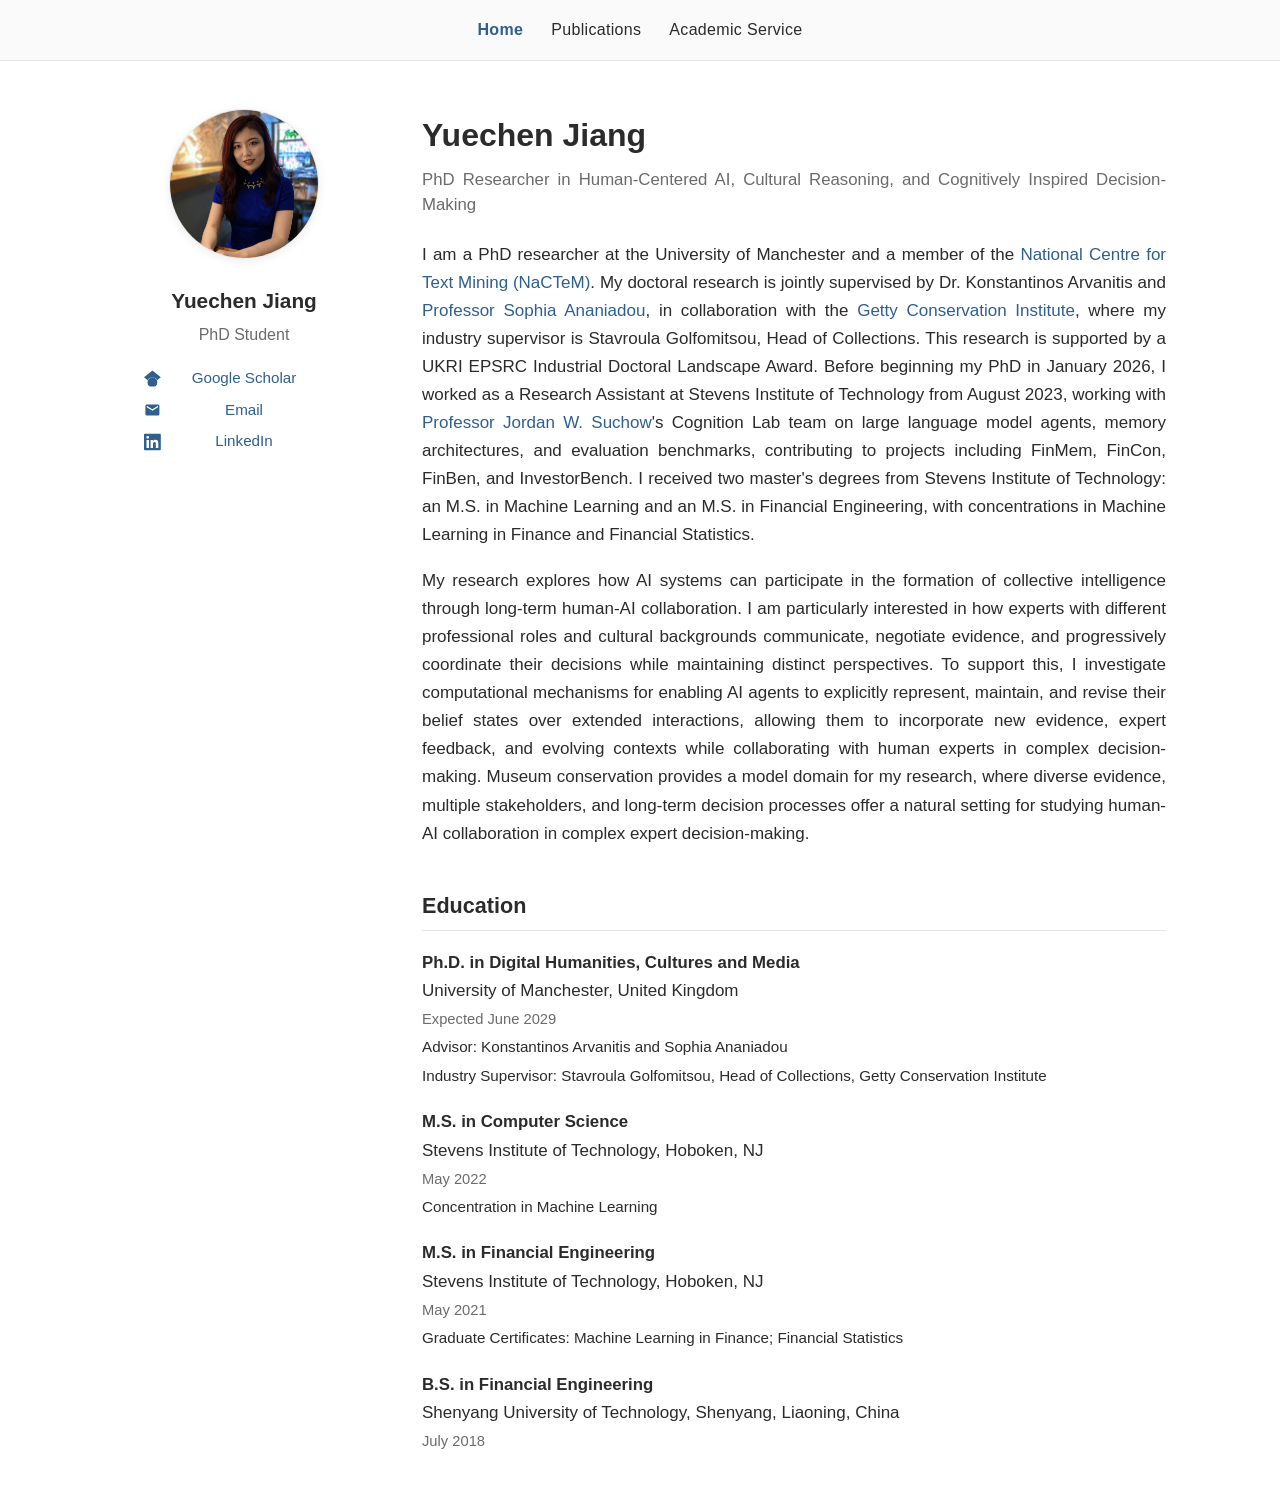
==== index.html @ c99a3aa7 "Refine research description in index.html Updated the last paragraph to clarify the model domain for" ====
<!DOCTYPE html>
<html lang="en">
<head>
  <meta charset="UTF-8" />
  <meta name="viewport" content="width=device-width, initial-scale=1.0" />
  <title>Yuechen Jiang</title>
  <link rel="stylesheet" href="style.css" />
</head>
<body>
  <header class="site-header">
    <nav class="nav">
      <input type="checkbox" id="nav-toggle" class="nav-toggle" />
      <label for="nav-toggle" class="nav-toggle-label" aria-label="Toggle navigation">
        <span></span><span></span><span></span>
      </label>
      <ul class="nav-links">
        <li><a href="index.html" class="active">Home</a></li>
        <li><a href="publications.html">Publications</a></li>
        <li><a href="service.html">Academic Service</a></li>
      </ul>
    </nav>
  </header>

  <main class="home-layout">
    <section class="home-main">
      <section class="bio-section">
        <h1>Yuechen Jiang</h1>
        <p class="subtitle">PhD Researcher in Human-Centered AI, Cultural Reasoning, and Cognitively Inspired Decision-Making</p>

        <p>I am a PhD researcher at the University of Manchester and a member of the <a href="https://www.nactem.ac.uk/" target="_blank" rel="noopener noreferrer">National Centre for Text Mining (NaCTeM)</a>. My doctoral research is jointly supervised by Dr. Konstantinos Arvanitis and <a href="https://en.wikipedia.org/wiki/Sophia_Ananiadou" target="_blank" rel="noopener noreferrer">Professor Sophia Ananiadou</a>, in collaboration with the <a href="https://en.wikipedia.org/wiki/Getty_Conservation_Institute" target="_blank" rel="noopener noreferrer">Getty Conservation Institute</a>, where my industry supervisor is Stavroula Golfomitsou, Head of Collections. This research is supported by a UKRI EPSRC Industrial Doctoral Landscape Award. Before beginning my PhD in January 2026, I worked as a Research Assistant at Stevens Institute of Technology from August 2023, working with <a href="https://suchow.io/" target="_blank" rel="noopener noreferrer">Professor Jordan W. Suchow</a>'s Cognition Lab team on large language model agents, memory architectures, and evaluation benchmarks, contributing to projects including FinMem, FinCon, FinBen, and InvestorBench. I received two master's degrees from Stevens Institute of Technology: an M.S. in Machine Learning and an M.S. in Financial Engineering, with concentrations in Machine Learning in Finance and Financial Statistics.</p>

        <p>My research explores how AI systems can participate in the formation of collective intelligence through long-term human-AI collaboration. I am particularly interested in how experts with different professional roles and cultural backgrounds communicate, negotiate evidence, and progressively coordinate their decisions while maintaining distinct perspectives. To support this, I investigate computational mechanisms for enabling AI agents to explicitly represent, maintain, and revise their belief states over extended interactions, allowing them to incorporate new evidence, expert feedback, and evolving contexts while collaborating with human experts in complex decision-making. Museum conservation provides a model domain for my research, where diverse evidence, multiple stakeholders, and long-term decision processes offer a natural setting for studying human-AI collaboration in complex expert decision-making.</p>
      </section>

      <section class="education-section">
        <h2>Education</h2>

        <div class="education-item">
          <h3>Ph.D. in Digital Humanities, Cultures and Media</h3>
          <p class="education-place">University of Manchester, United Kingdom</p>
          <p class="education-date">Expected June 2029</p>
          <p class="education-detail">Advisor: Konstantinos Arvanitis and Sophia Ananiadou</p>
          <p class="education-detail">Industry Supervisor: Stavroula Golfomitsou, Head of Collections, Getty Conservation Institute</p>
        </div>

        <div class="education-item">
          <h3>M.S. in Computer Science</h3>
          <p class="education-place">Stevens Institute of Technology, Hoboken, NJ</p>
          <p class="education-date">May 2022</p>
          <p class="education-detail">Concentration in Machine Learning</p>
        </div>

        <div class="education-item">
          <h3>M.S. in Financial Engineering</h3>
          <p class="education-place">Stevens Institute of Technology, Hoboken, NJ</p>
          <p class="education-date">May 2021</p>
          <p class="education-detail">Graduate Certificates: Machine Learning in Finance; Financial Statistics</p>
        </div>

        <div class="education-item">
          <h3>B.S. in Financial Engineering</h3>
          <p class="education-place">Shenyang University of Technology, Shenyang, Liaoning, China</p>
          <p class="education-date">July 2018</p>
        </div>
      </section>
    </section>

    <aside class="home-sidebar">
      <img src="assets/profile.jpg" alt="Photo of Yuechen Jiang" class="profile-photo" />
      <h2 class="sidebar-name">Yuechen Jiang</h2>
      <p class="sidebar-position">PhD Student</p>
      <div class="sidebar-links">
        <a href="https://scholar.google.com/citations?user=jlDkIlQAAAAJ&hl=zh-CN" target="_blank" rel="noopener noreferrer">
          <span class="link-icon" aria-hidden="true">
            <svg viewBox="0 0 24 24" role="img"><path d="M5.242 13.769L0 9.5 12 0l12 9.5-5.242 4.269C17.548 11.249 14.978 9.5 12 9.5c-2.977 0-5.547 1.748-6.758 4.269zM12 10a7 7 0 1 0 0 14 7 7 0 0 0 0-14z"/></svg>
          </span>
          <span class="link-text">Google Scholar</span>
        </a>

        <a href="mailto:carolyn1010011010@gmail.com">
          <span class="link-icon" aria-hidden="true">
            <svg viewBox="0 0 24 24" role="img"><path d="M20 4H4c-1.1 0-2 .9-2 2v12c0 1.1.9 2 2 2h16c1.1 0 2-.9 2-2V6c0-1.1-.9-2-2-2zm0 4l-8 5-8-5V6l8 5 8-5v2z"/></svg>
          </span>
          <span class="link-text">Email</span>
        </a>

        <a href="https://linkedin.com/in/carolyn-yuechen-jiang-a72764194/" target="_blank" rel="noopener noreferrer">
          <span class="link-icon" aria-hidden="true">
            <svg viewBox="0 0 24 24" role="img"><path d="M20.447 20.452h-3.554v-5.569c0-1.328-.027-3.037-1.852-3.037-1.853 0-2.136 1.445-2.136 2.939v5.667H9.351V9h3.414v1.561h.046c.477-.9 1.637-1.85 3.37-1.85 3.601 0 4.267 2.37 4.267 5.455v6.286zM5.337 7.433a2.062 2.062 0 1 1 0-4.124 2.062 2.062 0 0 1 0 4.124zM7.119 20.452H3.555V9h3.564v11.452zM22.225 0H1.771C.792 0 0 .774 0 1.729v20.542C0 23.227.792 24 1.771 24h20.451C23.2 24 24 23.227 24 22.271V1.729C24 .774 23.2 0 22.222 0h.003z"/></svg>
          </span>
          <span class="link-text">LinkedIn</span>
        </a>
      </div>
    </aside>
  </main>
</body>
</html>
---- style.css ----
/* ---------- Base ---------- */
:root {
  --bg: #ffffff;
  --text: #2b2b2b;
  --muted: #6b6b6b;
  --accent: #2f5f8f;
  --border: #e6e6e6;
  --nav-bg: #fafafa;
  --max-width: 760px;
}

* {
  box-sizing: border-box;
}

html {
  -webkit-text-size-adjust: 100%;
}

body {
  margin: 0;
  font-family: -apple-system, BlinkMacSystemFont, "Segoe UI", Helvetica, Arial,
    "Georgia", serif;
  font-size: 17px;
  line-height: 1.65;
  color: var(--text);
  background: var(--bg);
}

a {
  color: #2f5f8f;
  text-decoration: none;
}

a:hover {
  color: #1f4568;
  text-decoration: underline;
}

/* ---------- Navigation ---------- */
.site-header {
  border-bottom: 1px solid var(--border);
  background: var(--nav-bg);
}

.nav {
  max-width: var(--max-width);
  margin: 0 auto;
  padding: 0 1.25rem;
  position: relative;
}

.nav-links {
  list-style: none;
  display: flex;
  justify-content: center;
  flex-wrap: wrap;
  gap: 1.75rem;
  margin: 0;
  padding: 1rem 0;
}

.nav-links a {
  color: var(--text);
  font-size: 1rem;
  letter-spacing: 0.02em;
}

.nav-links a.active {
  color: var(--accent);
  font-weight: 600;
}

/* Hamburger toggle (hidden on desktop) */
.nav-toggle,
.nav-toggle-label {
  display: none;
}

/* ---------- Layout ---------- */
.container {
  max-width: var(--max-width);
  margin: 0 auto;
  padding: 3rem 1.25rem;
}

/* ---------- Home: two-column layout ---------- */
.home-layout {
  max-width: 1100px;
  margin: 0 auto;
  padding: 3rem 1.5rem;
  display: grid;
  grid-template-columns: 260px minmax(0, 1fr);
  gap: 3rem;
  align-items: start;
}

/* Main content is first in the HTML, placed visually on the right */
.home-main {
  grid-column: 2;
  grid-row: 1;
  min-width: 0;
}

.home-sidebar {
  grid-column: 1;
  grid-row: 1;
  text-align: center;
}

/* Sidebar */
.profile-photo {
  width: 150px;
  height: 150px;
  object-fit: cover;
  border-radius: 50%;
  border: 1px solid var(--border);
  box-shadow: 0 2px 10px rgba(0, 0, 0, 0.08);
}

.sidebar-name {
  margin: 1rem 0 0.2rem;
  font-size: 1.3rem;
  font-weight: 600;
}

.sidebar-position {
  margin: 0;
  color: var(--muted);
  font-size: 1rem;
}

.sidebar-links {
  margin-top: 1.2rem;
  display: flex;
  flex-direction: column;
  gap: 0.55rem;
  /* center the link block within the sidebar */
  width: 100%;
  max-width: 200px;
  margin-left: auto;
  margin-right: auto;
}

/* Each link is its own row: icon pinned left, label centered */
.sidebar-links a {
  position: relative;
  display: block;
  width: 100%;
  padding: 0 1.7rem;
  text-align: center;
  color: #2f5f8f;
  font-size: 0.95rem;
  line-height: 1.5;
}

.sidebar-links a:hover {
  color: #1f4568;
  text-decoration: underline;
}

.link-icon {
  position: absolute;
  left: 0;
  top: 50%;
  transform: translateY(-50%);
  display: inline-flex;
  align-items: center;
  justify-content: flex-start;
  color: #2f5f8f;
}

.link-icon svg {
  width: 1.05rem;
  height: 1.05rem;
  fill: currentColor;
  display: block;
}

/* Biography */
.bio-section h1 {
  margin: 0 0 0.3rem;
  font-size: 2rem;
  font-weight: 600;
}

.bio-section .subtitle {
  margin: 0 0 1.5rem;
  color: var(--muted);
  font-size: 1.05rem;
  line-height: 1.5;
}

.bio-section p {
  margin: 0 0 1.1rem;
  text-align: justify;
}

/* Education */
.education-section {
  margin-top: 2.5rem;
}

.education-section h2 {
  font-size: 1.35rem;
  font-weight: 600;
  padding-bottom: 0.4rem;
  border-bottom: 1px solid var(--border);
  margin-bottom: 1.25rem;
}

.education-item {
  margin-bottom: 1.4rem;
}

.education-item:last-child {
  margin-bottom: 0;
}

.education-item h3 {
  margin: 0 0 0.2rem;
  font-size: 1.05rem;
  font-weight: 700;
  line-height: 1.4;
}

.education-place {
  margin: 0;
}

.education-date {
  margin: 0.1rem 0 0;
  color: var(--muted);
  font-size: 0.92rem;
}

.education-detail {
  margin: 0.2rem 0 0;
  font-size: 0.95rem;
}

/* Home: stack on mobile, sidebar first for readability */
@media (max-width: 800px) {
  .home-layout {
    grid-template-columns: 1fr;
    gap: 2rem;
    padding: 2rem 1.25rem;
  }

  .home-sidebar {
    grid-column: 1;
    grid-row: 1;
  }

  .home-main {
    grid-column: 1;
    grid-row: 2;
  }

  .bio-section p {
    text-align: left;
  }
}

/* ---------- Inner page titles ---------- */
.page-title {
  text-align: center;
  font-size: 2rem;
  font-weight: 600;
  margin: 0;
}

/* ---------- Publications ---------- */
.publication-section {
  margin-top: 3rem;
}

.publication-section > h2 {
  font-size: 1.35rem;
  font-weight: 600;
  color: var(--text);
  padding-bottom: 0.4rem;
  border-bottom: 1px solid var(--border);
  margin-bottom: 1.25rem;
}

.publication-item {
  display: flex;
  gap: 1.25rem;
  padding: 1rem 0;
  border-bottom: 1px solid var(--border);
}

.publication-item:last-child {
  border-bottom: none;
}

.publication-meta {
  flex: 0 0 4.5rem;
}

.publication-year {
  font-size: 0.85rem;
  color: var(--muted);
  font-variant-numeric: tabular-nums;
  padding-top: 0.15rem;
}

.publication-body {
  flex: 1 1 auto;
  min-width: 0;
}

.publication-body h3 {
  margin: 0 0 0.35rem;
  font-size: 1.05rem;
  font-weight: 700;
  line-height: 1.4;
}

.authors {
  margin: 0 0 0.35rem;
  color: var(--muted);
  font-size: 0.95rem;
}

.venue {
  margin: 0 0 0.25rem;
  font-size: 0.9rem;
  color: var(--text);
}

.links {
  margin: 0.5rem 0 0;
  display: flex;
  flex-wrap: wrap;
  gap: 0.5rem;
}

.links a {
  font-size: 0.85rem;
  padding: 0.15rem 0.6rem;
  border: 1px solid var(--border);
  border-radius: 4px;
  color: var(--accent);
}

.links a:hover {
  background: var(--nav-bg);
  text-decoration: none;
}

/* ---------- Academic Service ---------- */
.service-section {
  margin-top: 3.25rem;
}

.service-section > h2 {
  font-size: 1.35rem;
  font-weight: 600;
  color: var(--text);
  padding-bottom: 0.4rem;
  border-bottom: 1px solid var(--border);
  margin-bottom: 1.5rem;
}

.service-group {
  margin-bottom: 1.6rem;
}

.service-group:last-child {
  margin-bottom: 0;
}

/* Reviewer: emphasize conference names */
.service-venue {
  margin: 0 0 0.5rem;
  font-size: 1.05rem;
  font-weight: 700;
  line-height: 1.4;
}

.service-venue a {
  color: var(--text);
}

.service-venue a:hover {
  color: var(--accent);
}

/* Organization: CV-style role headings */
.service-role {
  margin: 0 0 0.5rem;
  font-size: 1rem;
  font-weight: 600;
  color: var(--accent);
  text-transform: uppercase;
  letter-spacing: 0.04em;
}

.service-list {
  margin: 0;
  padding-left: 1.25rem;
  list-style: disc;
}

.service-list li {
  margin: 0.3rem 0;
  line-height: 1.55;
}

.service-years {
  color: var(--muted);
  font-size: 0.92rem;
}

/* Invited Talks: horizontal cards */
.talk-card {
  display: flex;
  gap: 1rem;
  padding: 1.1rem 1.25rem;
  margin-bottom: 1rem;
  border: 1px solid var(--border);
  border-radius: 8px;
  background: var(--bg);
  box-shadow: 0 1px 4px rgba(0, 0, 0, 0.05);
}

.talk-card:last-child {
  margin-bottom: 0;
}

.talk-title {
  margin: 0 0 0.4rem;
  font-size: 1.05rem;
  font-weight: 700;
  line-height: 1.4;
}

.talk-meta {
  display: flex;
  flex-wrap: wrap;
  gap: 0.5rem 1rem;
  font-size: 0.9rem;
}

.talk-type {
  color: var(--accent);
  font-weight: 600;
}

.talk-date {
  color: var(--muted);
}

.talk-body .links {
  margin-top: 0.7rem;
}

/* Activity Gallery — Masonry */
.gallery-section {
  margin-top: 3rem;
}

.masonry-gallery {
  column-count: 3;
  column-gap: 1rem;
  max-width: 1100px;
  margin: 0 auto;
}

.masonry-item {
  break-inside: avoid;
  margin: 0 0 1rem;
  border-radius: 12px;
  overflow: hidden;
  background: #f5f5f5;
  box-shadow: 0 2px 10px rgba(0, 0, 0, 0.06);
}

.masonry-item img {
  width: 100%;
  height: auto;
  display: block;
  border-radius: 12px;
  cursor: zoom-in;
  transition: transform 0.25s ease, opacity 0.25s ease;
}

.masonry-item img:hover {
  transform: scale(1.02);
  opacity: 0.95;
}

/* Lightbox modal */
.gallery-modal {
  position: fixed;
  inset: 0;
  display: none;
  align-items: center;
  justify-content: center;
  padding: 2rem;
  background: rgba(0, 0, 0, 0.82);
  z-index: 9999;
}

.gallery-modal.active {
  display: flex;
}

.gallery-modal img {
  max-width: 92vw;
  max-height: 88vh;
  border-radius: 12px;
  box-shadow: 0 8px 30px rgba(0, 0, 0, 0.35);
}

.gallery-modal-close {
  position: absolute;
  top: 1rem;
  right: 1.5rem;
  border: none;
  background: transparent;
  color: white;
  font-size: 2.5rem;
  line-height: 1;
  cursor: pointer;
}

/* Masonry: 2 columns on tablets */
@media (max-width: 900px) {
  .masonry-gallery {
    column-count: 2;
  }
}

/* ---------- Mobile ---------- */
@media (max-width: 600px) {
  .nav-toggle-label {
    display: flex;
    flex-direction: column;
    justify-content: center;
    gap: 5px;
    height: 48px;
    cursor: pointer;
  }

  .nav-toggle-label span {
    display: block;
    width: 26px;
    height: 2px;
    background: var(--text);
  }

  .nav-links {
    display: none;
    flex-direction: column;
    align-items: center;
    gap: 0;
    padding: 0 0 0.75rem;
  }

  .nav-links li {
    width: 100%;
    text-align: center;
  }

  .nav-links a {
    display: block;
    padding: 0.65rem 0;
  }

  .nav-toggle:checked ~ .nav-links {
    display: flex;
  }

  .profile-image {
    width: 150px;
    height: 150px;
  }

  .publication-item {
    flex-direction: column;
    gap: 0.35rem;
  }

  .publication-meta {
    flex-basis: auto;
  }

  .publication-year {
    padding-top: 0;
  }

  .masonry-gallery {
    column-count: 1;
  }

  .gallery-modal {
    padding: 1rem;
  }
}
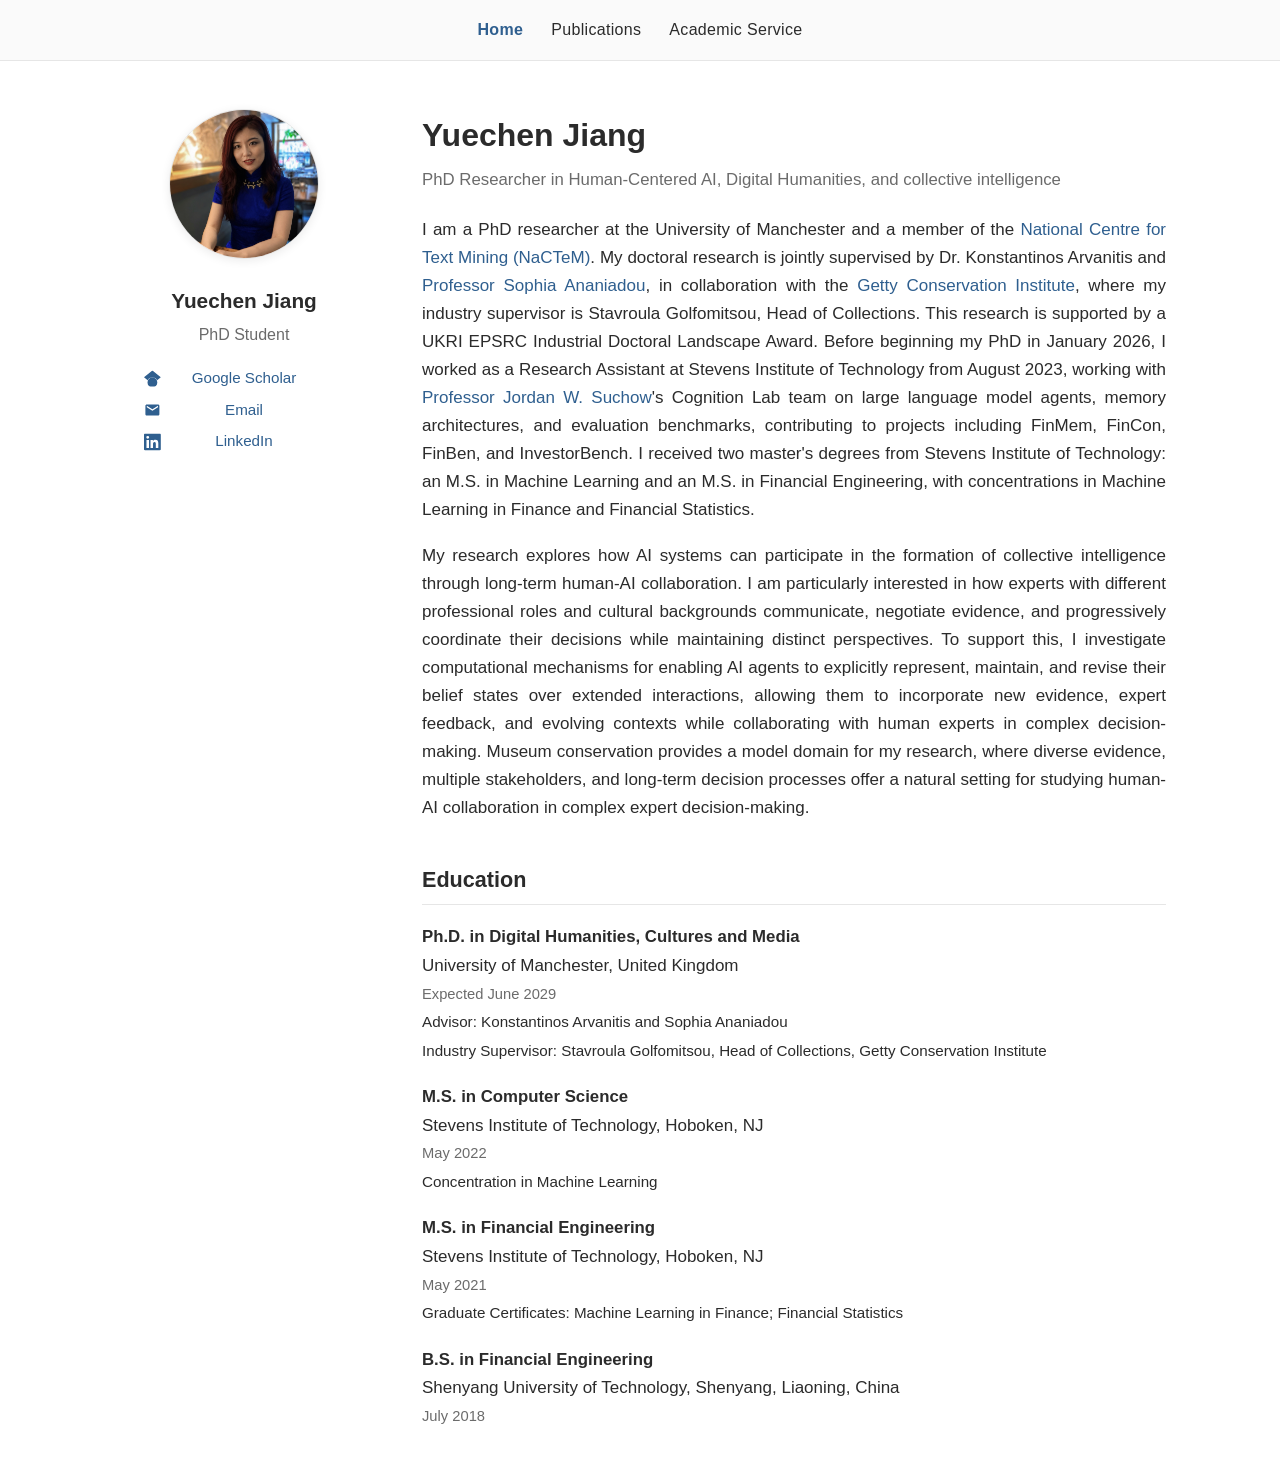
==== commit e12bc062: "Revise subtitle in bio section of index.html Updated subtitle to reflect current research focus." ====
--- a/index.html
+++ b/index.html
@@ -25,7 +25,7 @@
     <section class="home-main">
       <section class="bio-section">
         <h1>Yuechen Jiang</h1>
-        <p class="subtitle">PhD Researcher in Human-Centered AI, Cultural Reasoning, and Cognitively Inspired Decision-Making</p>
+        <p class="subtitle">PhD Researcher in Human-Centered AI, Digital Humanities, and collective intelligence</p>
 
         <p>I am a PhD researcher at the University of Manchester and a member of the <a href="https://www.nactem.ac.uk/" target="_blank" rel="noopener noreferrer">National Centre for Text Mining (NaCTeM)</a>. My doctoral research is jointly supervised by Dr. Konstantinos Arvanitis and <a href="https://en.wikipedia.org/wiki/Sophia_Ananiadou" target="_blank" rel="noopener noreferrer">Professor Sophia Ananiadou</a>, in collaboration with the <a href="https://en.wikipedia.org/wiki/Getty_Conservation_Institute" target="_blank" rel="noopener noreferrer">Getty Conservation Institute</a>, where my industry supervisor is Stavroula Golfomitsou, Head of Collections. This research is supported by a UKRI EPSRC Industrial Doctoral Landscape Award. Before beginning my PhD in January 2026, I worked as a Research Assistant at Stevens Institute of Technology from August 2023, working with <a href="https://suchow.io/" target="_blank" rel="noopener noreferrer">Professor Jordan W. Suchow</a>'s Cognition Lab team on large language model agents, memory architectures, and evaluation benchmarks, contributing to projects including FinMem, FinCon, FinBen, and InvestorBench. I received two master's degrees from Stevens Institute of Technology: an M.S. in Machine Learning and an M.S. in Financial Engineering, with concentrations in Machine Learning in Finance and Financial Statistics.</p>
 
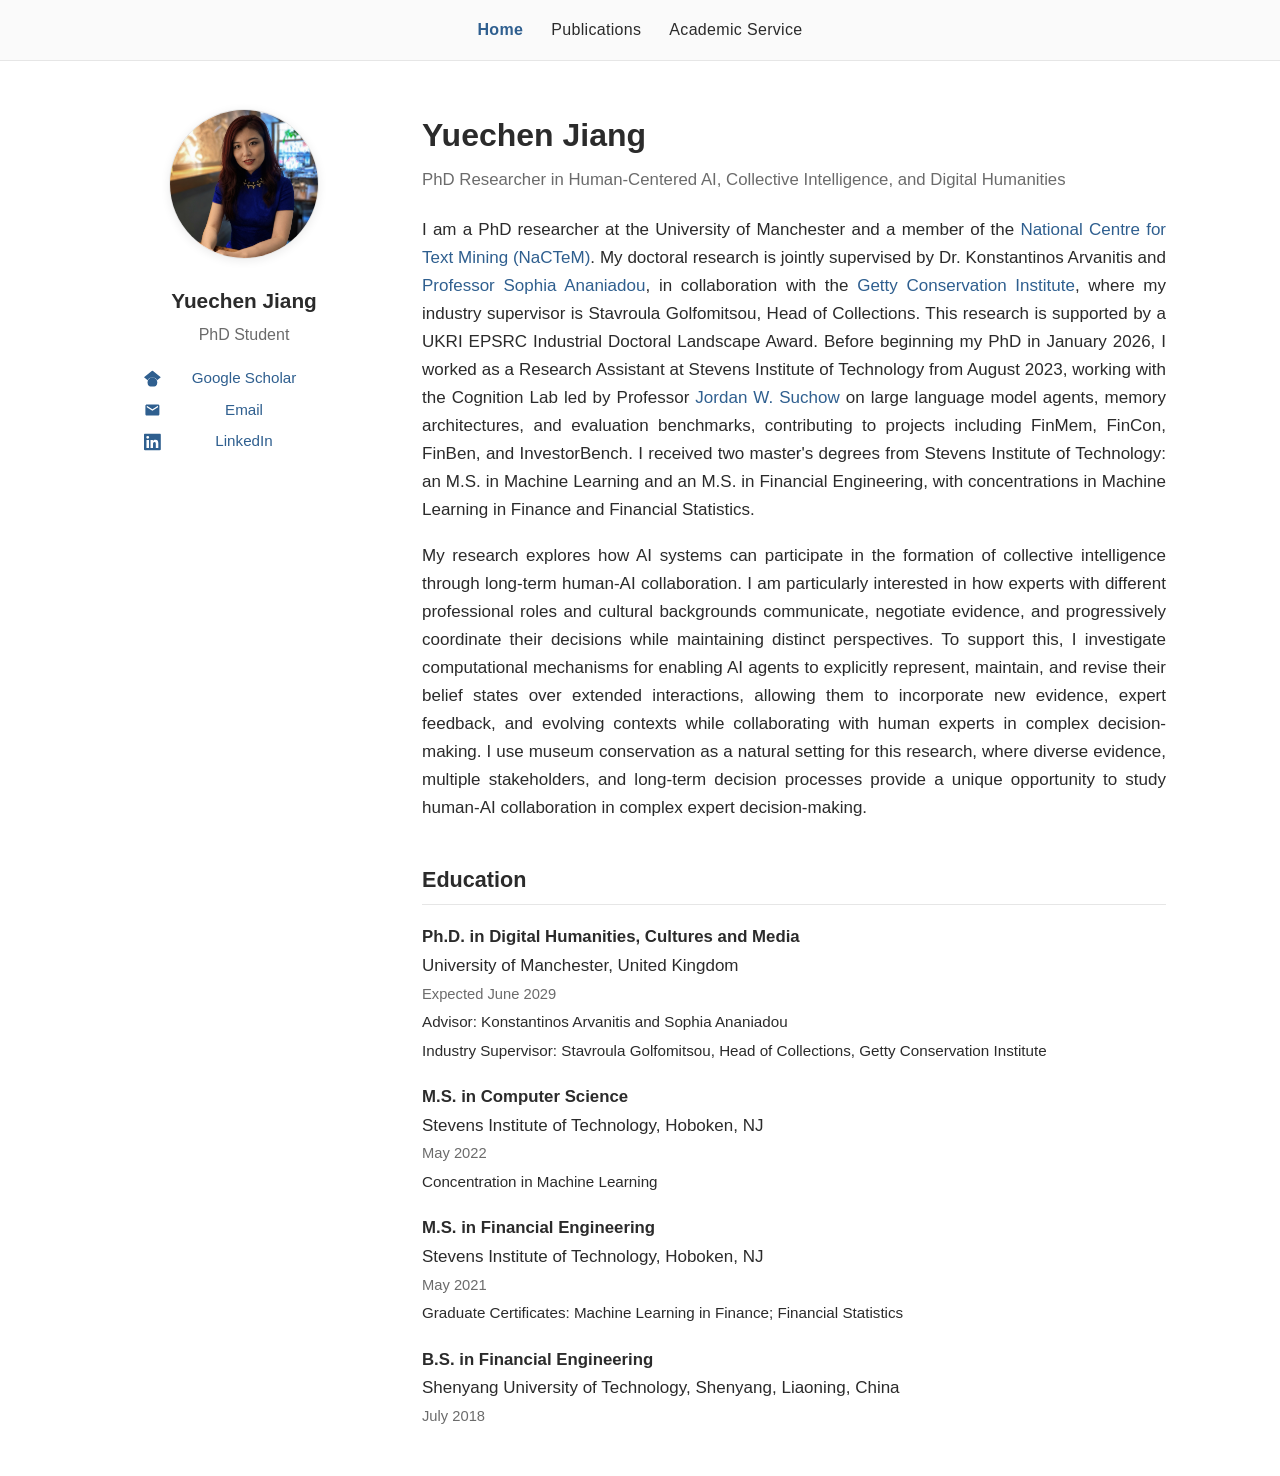
==== commit f313d619: "Update subtitle and research description in index.html" ====
--- a/index.html
+++ b/index.html
@@ -25,11 +25,11 @@
     <section class="home-main">
       <section class="bio-section">
         <h1>Yuechen Jiang</h1>
-        <p class="subtitle">PhD Researcher in Human-Centered AI, Digital Humanities, and collective intelligence</p>
+        <p class="subtitle">PhD Researcher in Human-Centered AI, Collective Intelligence, and Digital Humanities</p>
 
-        <p>I am a PhD researcher at the University of Manchester and a member of the <a href="https://www.nactem.ac.uk/" target="_blank" rel="noopener noreferrer">National Centre for Text Mining (NaCTeM)</a>. My doctoral research is jointly supervised by Dr. Konstantinos Arvanitis and <a href="https://en.wikipedia.org/wiki/Sophia_Ananiadou" target="_blank" rel="noopener noreferrer">Professor Sophia Ananiadou</a>, in collaboration with the <a href="https://en.wikipedia.org/wiki/Getty_Conservation_Institute" target="_blank" rel="noopener noreferrer">Getty Conservation Institute</a>, where my industry supervisor is Stavroula Golfomitsou, Head of Collections. This research is supported by a UKRI EPSRC Industrial Doctoral Landscape Award. Before beginning my PhD in January 2026, I worked as a Research Assistant at Stevens Institute of Technology from August 2023, working with <a href="https://suchow.io/" target="_blank" rel="noopener noreferrer">Professor Jordan W. Suchow</a>'s Cognition Lab team on large language model agents, memory architectures, and evaluation benchmarks, contributing to projects including FinMem, FinCon, FinBen, and InvestorBench. I received two master's degrees from Stevens Institute of Technology: an M.S. in Machine Learning and an M.S. in Financial Engineering, with concentrations in Machine Learning in Finance and Financial Statistics.</p>
+        <p>I am a PhD researcher at the University of Manchester and a member of the <a href="https://www.nactem.ac.uk/" target="_blank" rel="noopener noreferrer">National Centre for Text Mining (NaCTeM)</a>. My doctoral research is jointly supervised by Dr. Konstantinos Arvanitis and <a href="https://en.wikipedia.org/wiki/Sophia_Ananiadou" target="_blank" rel="noopener noreferrer">Professor Sophia Ananiadou</a>, in collaboration with the <a href="https://en.wikipedia.org/wiki/Getty_Conservation_Institute" target="_blank" rel="noopener noreferrer">Getty Conservation Institute</a>, where my industry supervisor is Stavroula Golfomitsou, Head of Collections. This research is supported by a UKRI EPSRC Industrial Doctoral Landscape Award. Before beginning my PhD in January 2026, I worked as a Research Assistant at Stevens Institute of Technology from August 2023, working with the Cognition Lab led by Professor <a href="https://suchow.io/" target="_blank" rel="noopener noreferrer">Jordan W. Suchow</a> on large language model agents, memory architectures, and evaluation benchmarks, contributing to projects including FinMem, FinCon, FinBen, and InvestorBench. I received two master's degrees from Stevens Institute of Technology: an M.S. in Machine Learning and an M.S. in Financial Engineering, with concentrations in Machine Learning in Finance and Financial Statistics.</p>
 
-        <p>My research explores how AI systems can participate in the formation of collective intelligence through long-term human-AI collaboration. I am particularly interested in how experts with different professional roles and cultural backgrounds communicate, negotiate evidence, and progressively coordinate their decisions while maintaining distinct perspectives. To support this, I investigate computational mechanisms for enabling AI agents to explicitly represent, maintain, and revise their belief states over extended interactions, allowing them to incorporate new evidence, expert feedback, and evolving contexts while collaborating with human experts in complex decision-making. Museum conservation provides a model domain for my research, where diverse evidence, multiple stakeholders, and long-term decision processes offer a natural setting for studying human-AI collaboration in complex expert decision-making.</p>
+        <p>My research explores how AI systems can participate in the formation of collective intelligence through long-term human-AI collaboration. I am particularly interested in how experts with different professional roles and cultural backgrounds communicate, negotiate evidence, and progressively coordinate their decisions while maintaining distinct perspectives. To support this, I investigate computational mechanisms for enabling AI agents to explicitly represent, maintain, and revise their belief states over extended interactions, allowing them to incorporate new evidence, expert feedback, and evolving contexts while collaborating with human experts in complex decision-making. I use museum conservation as a natural setting for this research, where diverse evidence, multiple stakeholders, and long-term decision processes provide a unique opportunity to study human-AI collaboration in complex expert decision-making.</p>
       </section>
 
       <section class="education-section">
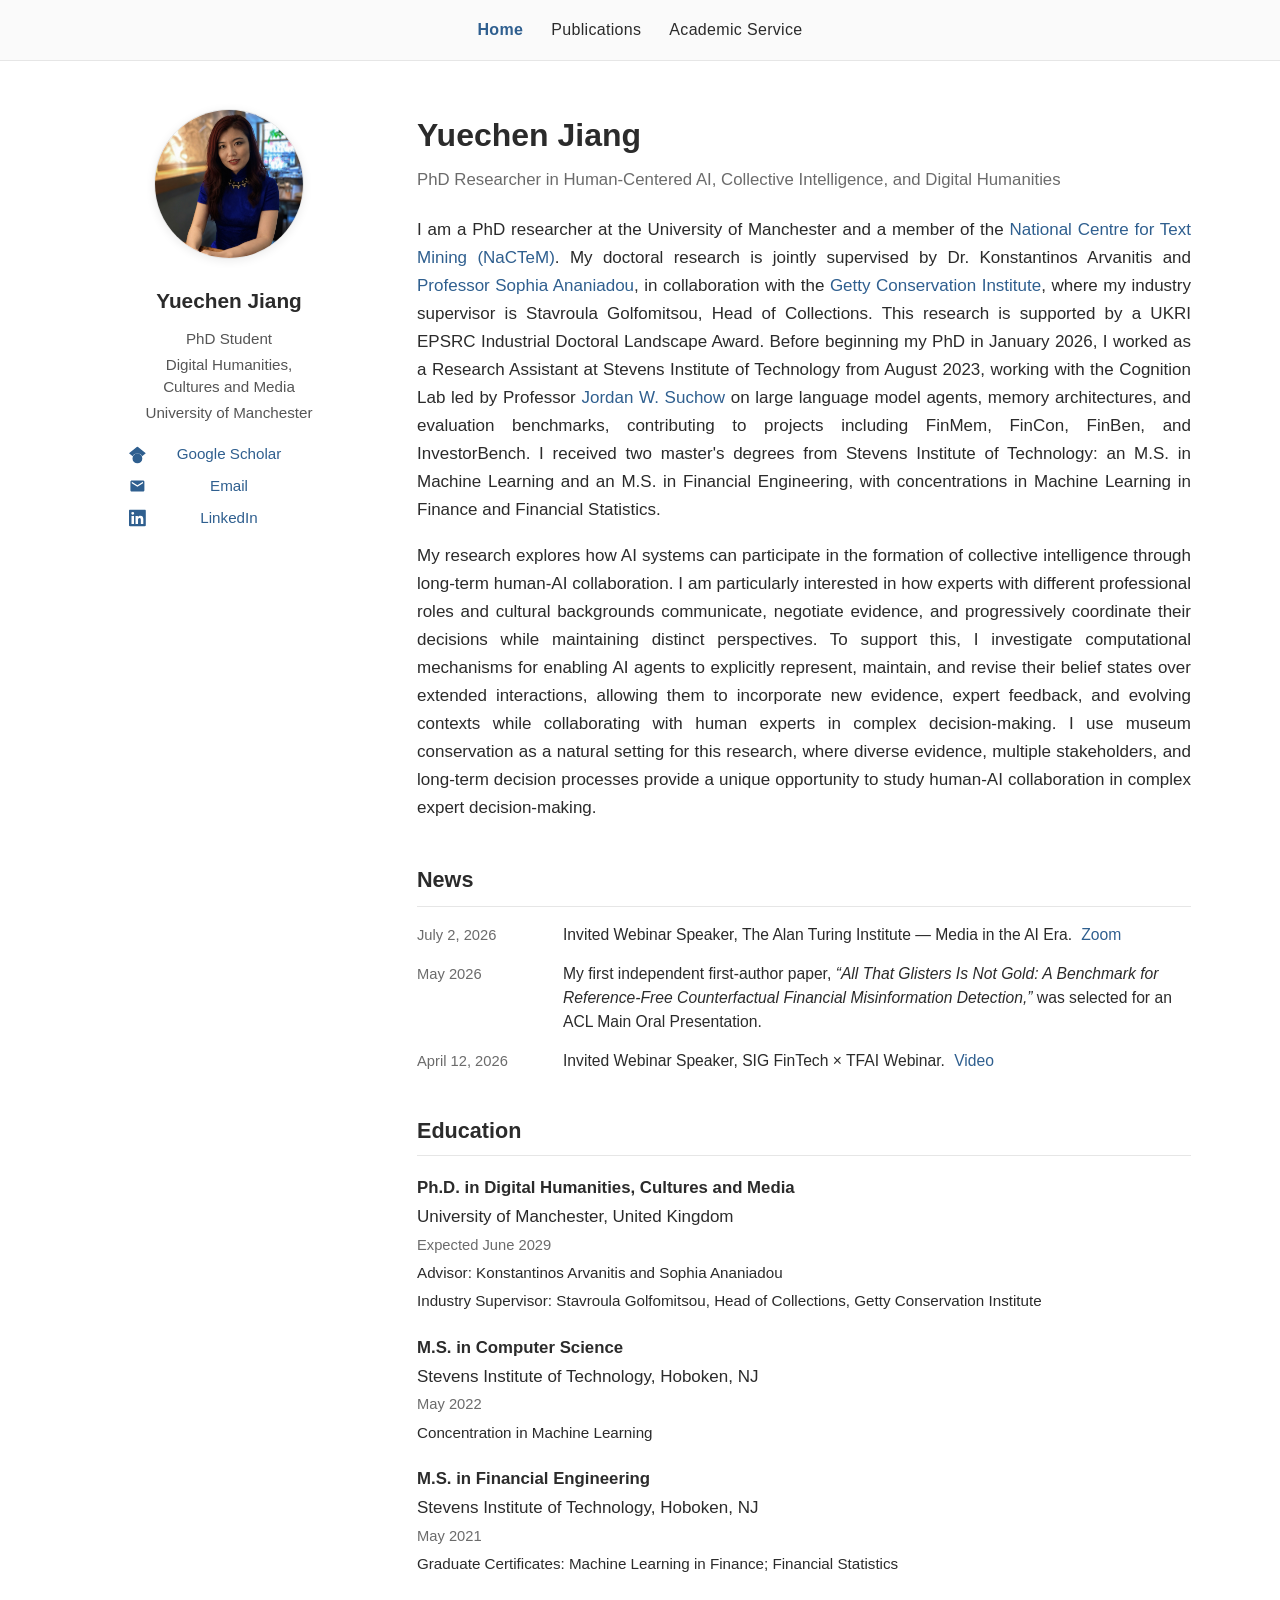
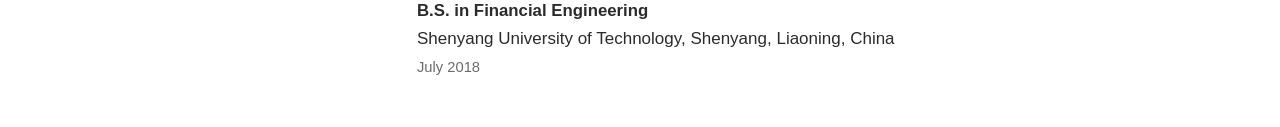
==== commit af7bf3b4: "Add homepage news and refine layout" ====
--- a/index.html
+++ b/index.html
@@ -30,6 +30,35 @@
         <p>I am a PhD researcher at the University of Manchester and a member of the <a href="https://www.nactem.ac.uk/" target="_blank" rel="noopener noreferrer">National Centre for Text Mining (NaCTeM)</a>. My doctoral research is jointly supervised by Dr. Konstantinos Arvanitis and <a href="https://en.wikipedia.org/wiki/Sophia_Ananiadou" target="_blank" rel="noopener noreferrer">Professor Sophia Ananiadou</a>, in collaboration with the <a href="https://en.wikipedia.org/wiki/Getty_Conservation_Institute" target="_blank" rel="noopener noreferrer">Getty Conservation Institute</a>, where my industry supervisor is Stavroula Golfomitsou, Head of Collections. This research is supported by a UKRI EPSRC Industrial Doctoral Landscape Award. Before beginning my PhD in January 2026, I worked as a Research Assistant at Stevens Institute of Technology from August 2023, working with the Cognition Lab led by Professor <a href="https://suchow.io/" target="_blank" rel="noopener noreferrer">Jordan W. Suchow</a> on large language model agents, memory architectures, and evaluation benchmarks, contributing to projects including FinMem, FinCon, FinBen, and InvestorBench. I received two master's degrees from Stevens Institute of Technology: an M.S. in Machine Learning and an M.S. in Financial Engineering, with concentrations in Machine Learning in Finance and Financial Statistics.</p>
 
         <p>My research explores how AI systems can participate in the formation of collective intelligence through long-term human-AI collaboration. I am particularly interested in how experts with different professional roles and cultural backgrounds communicate, negotiate evidence, and progressively coordinate their decisions while maintaining distinct perspectives. To support this, I investigate computational mechanisms for enabling AI agents to explicitly represent, maintain, and revise their belief states over extended interactions, allowing them to incorporate new evidence, expert feedback, and evolving contexts while collaborating with human experts in complex decision-making. I use museum conservation as a natural setting for this research, where diverse evidence, multiple stakeholders, and long-term decision processes provide a unique opportunity to study human-AI collaboration in complex expert decision-making.</p>
+      </section>
+
+      <section class="news-section">
+        <h2>News</h2>
+
+        <div class="news-list">
+          <article class="news-item">
+            <div class="news-date">July 2, 2026</div>
+            <div class="news-content">
+              Invited Webinar Speaker, The Alan Turing Institute — Media in the AI Era.
+              <a href="https://us06web.zoom.us/j/86980950795?pwd=ZjNTqZxtx6XC8is86JobbeaFKXdM9x.1" target="_blank" rel="noopener noreferrer">Zoom</a>
+            </div>
+          </article>
+
+          <article class="news-item">
+            <div class="news-date">May 2026</div>
+            <div class="news-content">
+              My first independent first-author paper, <em>“All That Glisters Is Not Gold: A Benchmark for Reference-Free Counterfactual Financial Misinformation Detection,”</em> was selected for an ACL Main Oral Presentation.
+            </div>
+          </article>
+
+          <article class="news-item">
+            <div class="news-date">April 12, 2026</div>
+            <div class="news-content">
+              Invited Webinar Speaker, SIG FinTech × TFAI Webinar.
+              <a href="https://youtu.be/uMI8FaAJ7GQ?is=IiS1revYp7-Qf0Kt" target="_blank" rel="noopener noreferrer">Video</a>
+            </div>
+          </article>
+        </div>
       </section>
 
       <section class="education-section">
@@ -68,7 +97,11 @@
     <aside class="home-sidebar">
       <img src="assets/profile.jpg" alt="Photo of Yuechen Jiang" class="profile-photo" />
       <h2 class="sidebar-name">Yuechen Jiang</h2>
-      <p class="sidebar-position">PhD Student</p>
+      <div class="sidebar-title">
+        <p>PhD Student</p>
+        <p>Digital Humanities,<br>Cultures and Media</p>
+        <p>University of Manchester</p>
+      </div>
       <div class="sidebar-links">
         <a href="https://scholar.google.com/citations?user=jlDkIlQAAAAJ&hl=zh-CN" target="_blank" rel="noopener noreferrer">
           <span class="link-icon" aria-hidden="true">
--- a/style.css
+++ b/style.css
@@ -86,11 +86,11 @@
 
 /* ---------- Home: two-column layout ---------- */
 .home-layout {
-  max-width: 1100px;
+  max-width: 1150px;
   margin: 0 auto;
   padding: 3rem 1.5rem;
   display: grid;
-  grid-template-columns: 260px minmax(0, 1fr);
+  grid-template-columns: 280px minmax(0, 1fr);
   gap: 3rem;
   align-items: start;
 }
@@ -124,10 +124,16 @@
   font-weight: 600;
 }
 
-.sidebar-position {
-  margin: 0;
-  color: var(--muted);
-  font-size: 1rem;
+.sidebar-title {
+  margin-top: 0.6rem;
+  margin-bottom: 1.2rem;
+  color: #555;
+  font-size: 0.95rem;
+  line-height: 1.45;
+}
+
+.sidebar-title p {
+  margin: 0.25rem 0;
 }
 
 .sidebar-links {
@@ -196,6 +202,48 @@
   text-align: justify;
 }
 
+/* News */
+.news-section {
+  margin-top: 2.5rem;
+  margin-bottom: 2.5rem;
+}
+
+.news-section h2 {
+  font-size: 1.35rem;
+  font-weight: 600;
+  margin-bottom: 1rem;
+  padding-bottom: 0.5rem;
+  border-bottom: 1px solid var(--border);
+}
+
+.news-list {
+  display: flex;
+  flex-direction: column;
+  gap: 0.9rem;
+}
+
+.news-item {
+  display: grid;
+  grid-template-columns: 130px minmax(0, 1fr);
+  gap: 1rem;
+  align-items: baseline;
+}
+
+.news-date {
+  color: var(--muted);
+  font-size: 0.92rem;
+  white-space: nowrap;
+}
+
+.news-content {
+  font-size: 0.98rem;
+  line-height: 1.55;
+}
+
+.news-content a {
+  margin-left: 0.3rem;
+}
+
 /* Education */
 .education-section {
   margin-top: 2.5rem;
@@ -259,6 +307,15 @@
 
   .bio-section p {
     text-align: left;
+  }
+
+  .news-item {
+    grid-template-columns: 1fr;
+    gap: 0.2rem;
+  }
+
+  .news-date {
+    font-weight: 600;
   }
 }
 
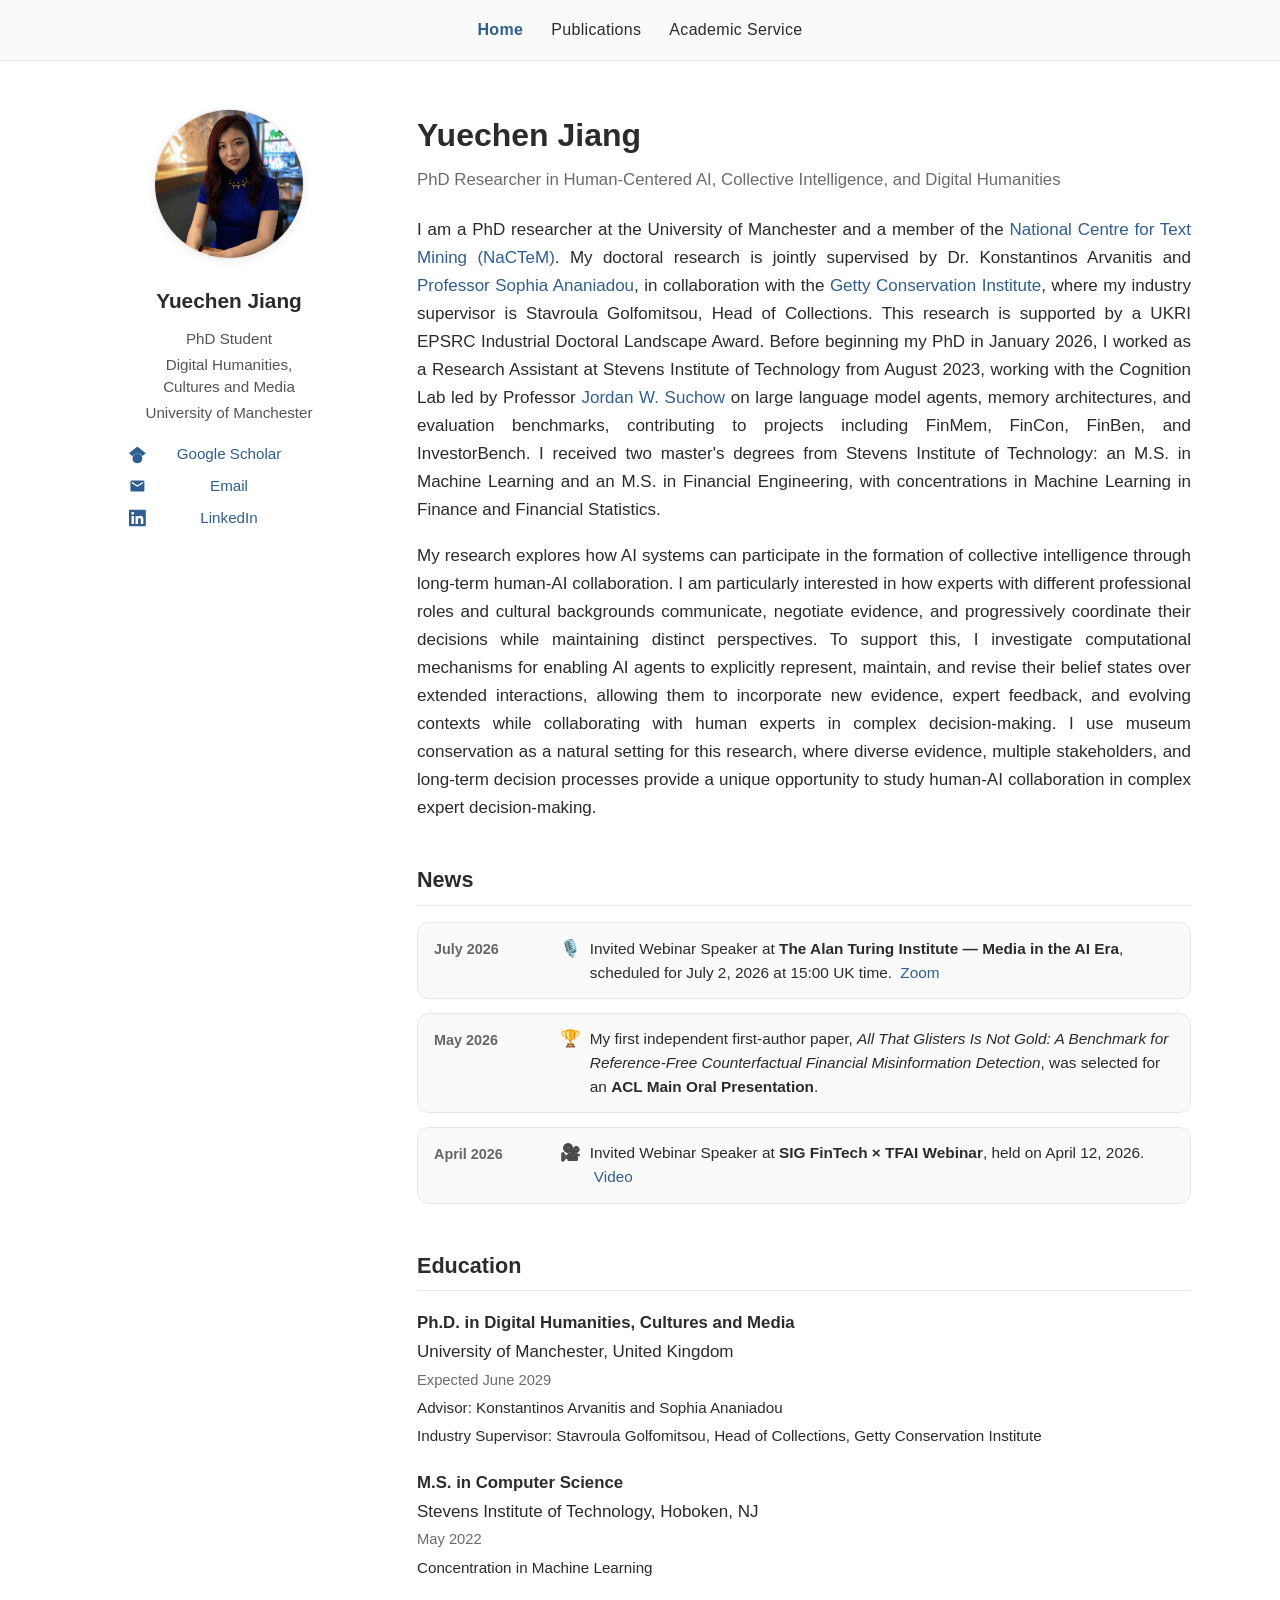
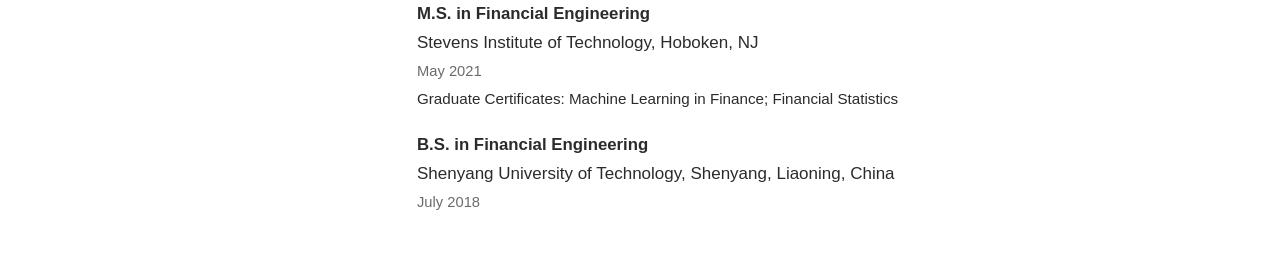
==== commit d7c5b0d3: "Redesign homepage news section" ====
--- a/index.html
+++ b/index.html
@@ -36,28 +36,39 @@
         <h2>News</h2>
 
         <div class="news-list">
+
           <article class="news-item">
-            <div class="news-date">July 2, 2026</div>
+            <div class="news-date">July 2026</div>
             <div class="news-content">
-              Invited Webinar Speaker, The Alan Turing Institute — Media in the AI Era.
-              <a href="https://us06web.zoom.us/j/86980950795?pwd=ZjNTqZxtx6XC8is86JobbeaFKXdM9x.1" target="_blank" rel="noopener noreferrer">Zoom</a>
+              <span class="news-emoji">🎙️</span>
+              <span>
+                Invited Webinar Speaker at <strong>The Alan Turing Institute — Media in the AI Era</strong>, scheduled for July 2, 2026 at 15:00 UK time.
+                <a href="https://us06web.zoom.us/j/86980950795?pwd=ZjNTqZxtx6XC8is86JobbeaFKXdM9x.1" target="_blank" rel="noopener noreferrer">Zoom</a>
+              </span>
             </div>
           </article>
 
           <article class="news-item">
             <div class="news-date">May 2026</div>
             <div class="news-content">
-              My first independent first-author paper, <em>“All That Glisters Is Not Gold: A Benchmark for Reference-Free Counterfactual Financial Misinformation Detection,”</em> was selected for an ACL Main Oral Presentation.
+              <span class="news-emoji">🏆</span>
+              <span>
+                My first independent first-author paper, <em>All That Glisters Is Not Gold: A Benchmark for Reference-Free Counterfactual Financial Misinformation Detection</em>, was selected for an <strong>ACL Main Oral Presentation</strong>.
+              </span>
             </div>
           </article>
 
           <article class="news-item">
-            <div class="news-date">April 12, 2026</div>
+            <div class="news-date">April 2026</div>
             <div class="news-content">
-              Invited Webinar Speaker, SIG FinTech × TFAI Webinar.
-              <a href="https://youtu.be/uMI8FaAJ7GQ?is=IiS1revYp7-Qf0Kt" target="_blank" rel="noopener noreferrer">Video</a>
+              <span class="news-emoji">🎥</span>
+              <span>
+                Invited Webinar Speaker at <strong>SIG FinTech × TFAI Webinar</strong>, held on April 12, 2026.
+                <a href="https://youtu.be/uMI8FaAJ7GQ?is=IiS1revYp7-Qf0Kt" target="_blank" rel="noopener noreferrer">Video</a>
+              </span>
             </div>
           </article>
+
         </div>
       </section>
 
--- a/style.css
+++ b/style.css
@@ -202,46 +202,68 @@
   text-align: justify;
 }
 
-/* News */
+/* News — announcement feed */
 .news-section {
   margin-top: 2.5rem;
-  margin-bottom: 2.5rem;
+  margin-bottom: 2.8rem;
 }
 
 .news-section h2 {
   font-size: 1.35rem;
   font-weight: 600;
   margin-bottom: 1rem;
-  padding-bottom: 0.5rem;
+  padding-bottom: 0.45rem;
   border-bottom: 1px solid var(--border);
 }
 
 .news-list {
   display: flex;
   flex-direction: column;
-  gap: 0.9rem;
+  gap: 0.85rem;
 }
 
 .news-item {
   display: grid;
-  grid-template-columns: 130px minmax(0, 1fr);
+  grid-template-columns: 110px minmax(0, 1fr);
   gap: 1rem;
-  align-items: baseline;
+  padding: 0.85rem 1rem;
+  border: 1px solid var(--border);
+  border-radius: 12px;
+  background: #fafafa;
+  transition: background 0.2s ease, box-shadow 0.2s ease, transform 0.2s ease;
+}
+
+.news-item:hover {
+  background: #ffffff;
+  box-shadow: 0 4px 14px rgba(0, 0, 0, 0.06);
+  transform: translateY(-1px);
 }
 
 .news-date {
-  color: var(--muted);
-  font-size: 0.92rem;
+  color: #666;
+  font-size: 0.9rem;
+  font-weight: 600;
   white-space: nowrap;
+  padding-top: 0.1rem;
 }
 
 .news-content {
-  font-size: 0.98rem;
+  display: flex;
+  align-items: flex-start;
+  gap: 0.55rem;
+  font-size: 0.96rem;
   line-height: 1.55;
 }
 
+.news-emoji {
+  flex: 0 0 auto;
+  font-size: 1.05rem;
+  line-height: 1.45;
+}
+
 .news-content a {
-  margin-left: 0.3rem;
+  margin-left: 0.25rem;
+  font-weight: 500;
 }
 
 /* Education */
@@ -311,11 +333,16 @@
 
   .news-item {
     grid-template-columns: 1fr;
-    gap: 0.2rem;
+    gap: 0.35rem;
+    padding: 0.85rem;
   }
 
   .news-date {
-    font-weight: 600;
+    font-size: 0.88rem;
+  }
+
+  .news-content {
+    gap: 0.45rem;
   }
 }
 
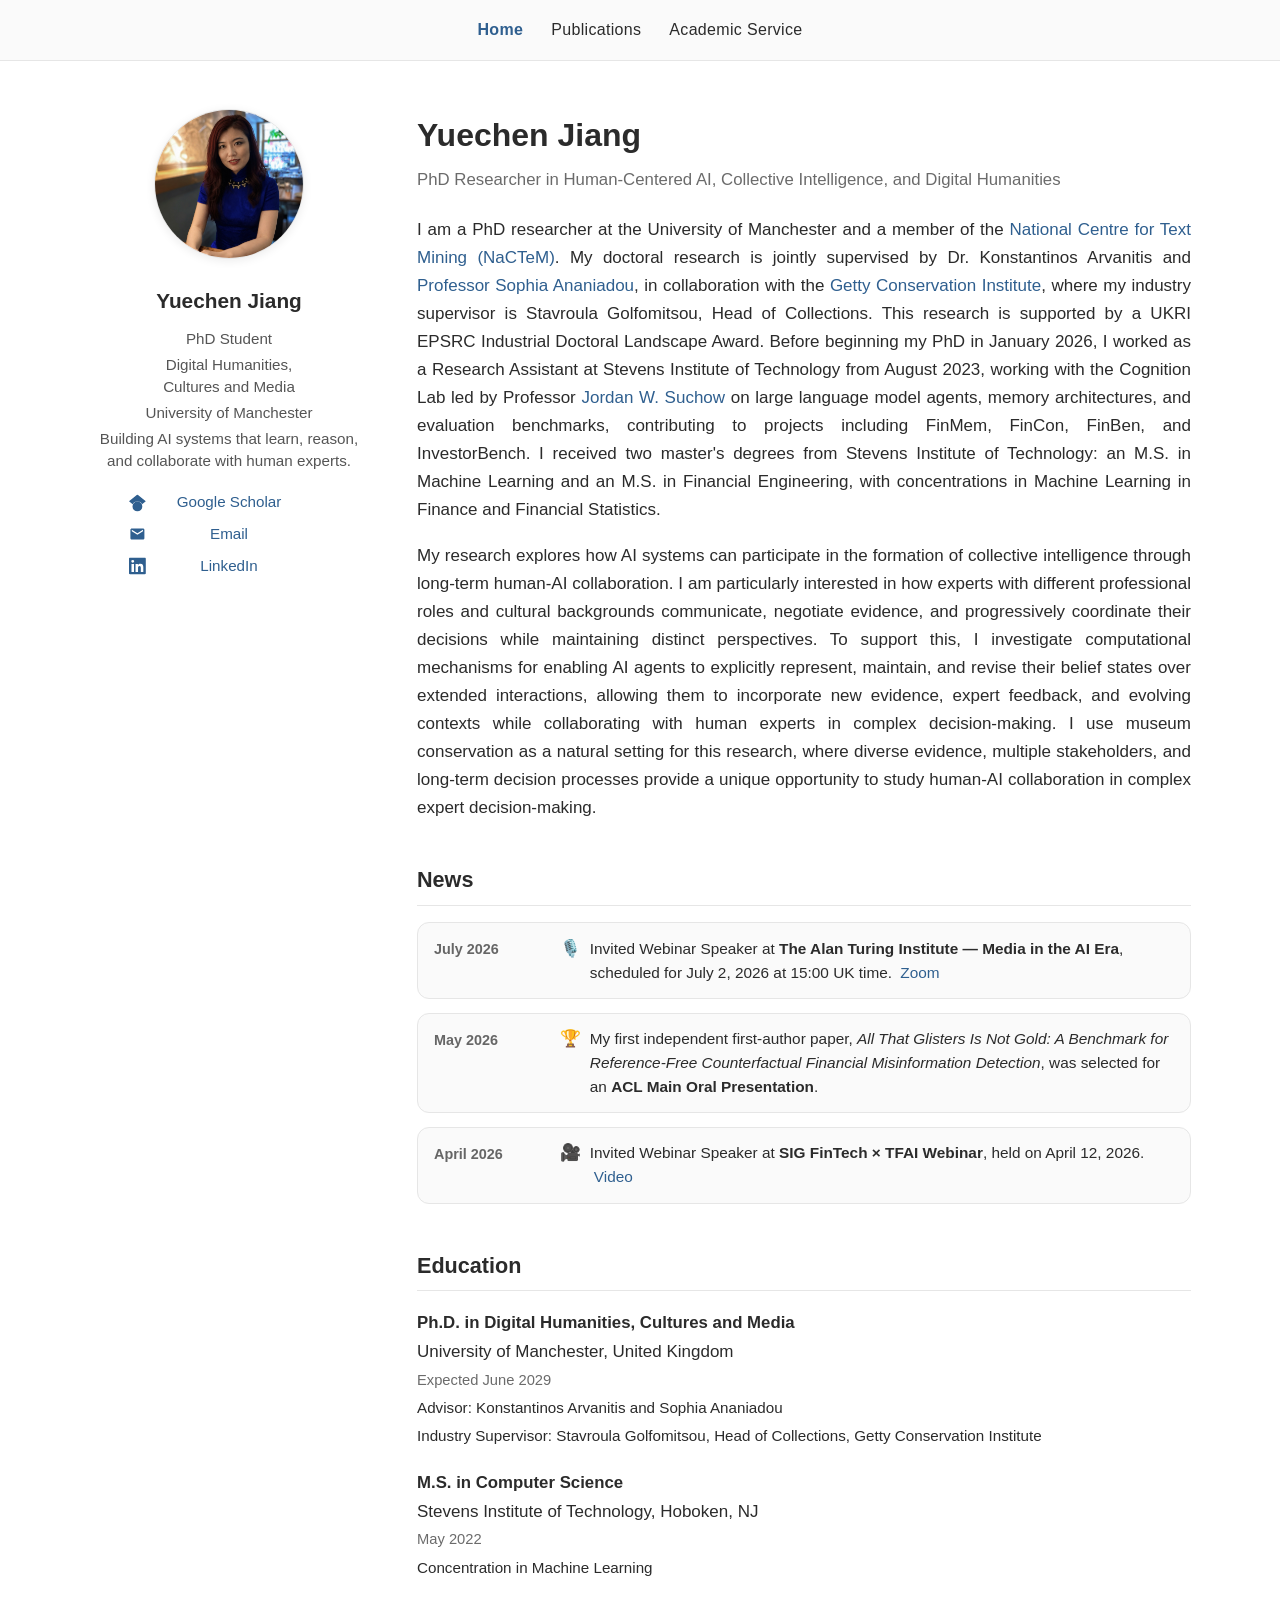
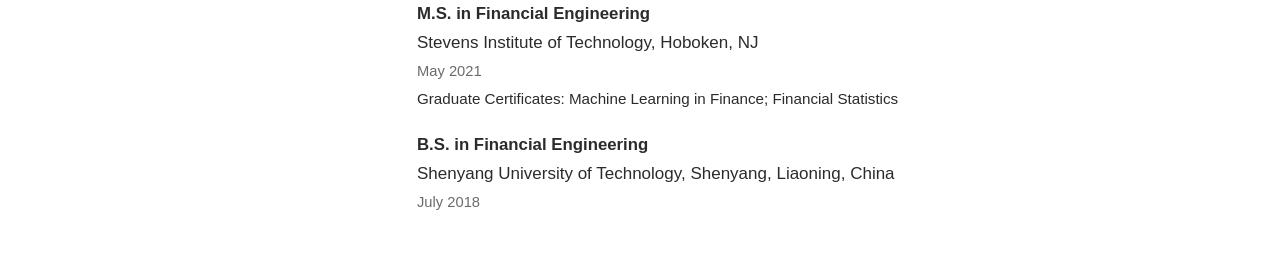
==== commit 3cfbf862: "Add description of AI systems to sidebar" ====
--- a/index.html
+++ b/index.html
@@ -112,6 +112,7 @@
         <p>PhD Student</p>
         <p>Digital Humanities,<br>Cultures and Media</p>
         <p>University of Manchester</p>
+        <p>Building AI systems that learn, reason, and collaborate with human experts.</p>
       </div>
       <div class="sidebar-links">
         <a href="https://scholar.google.com/citations?user=jlDkIlQAAAAJ&hl=zh-CN" target="_blank" rel="noopener noreferrer">
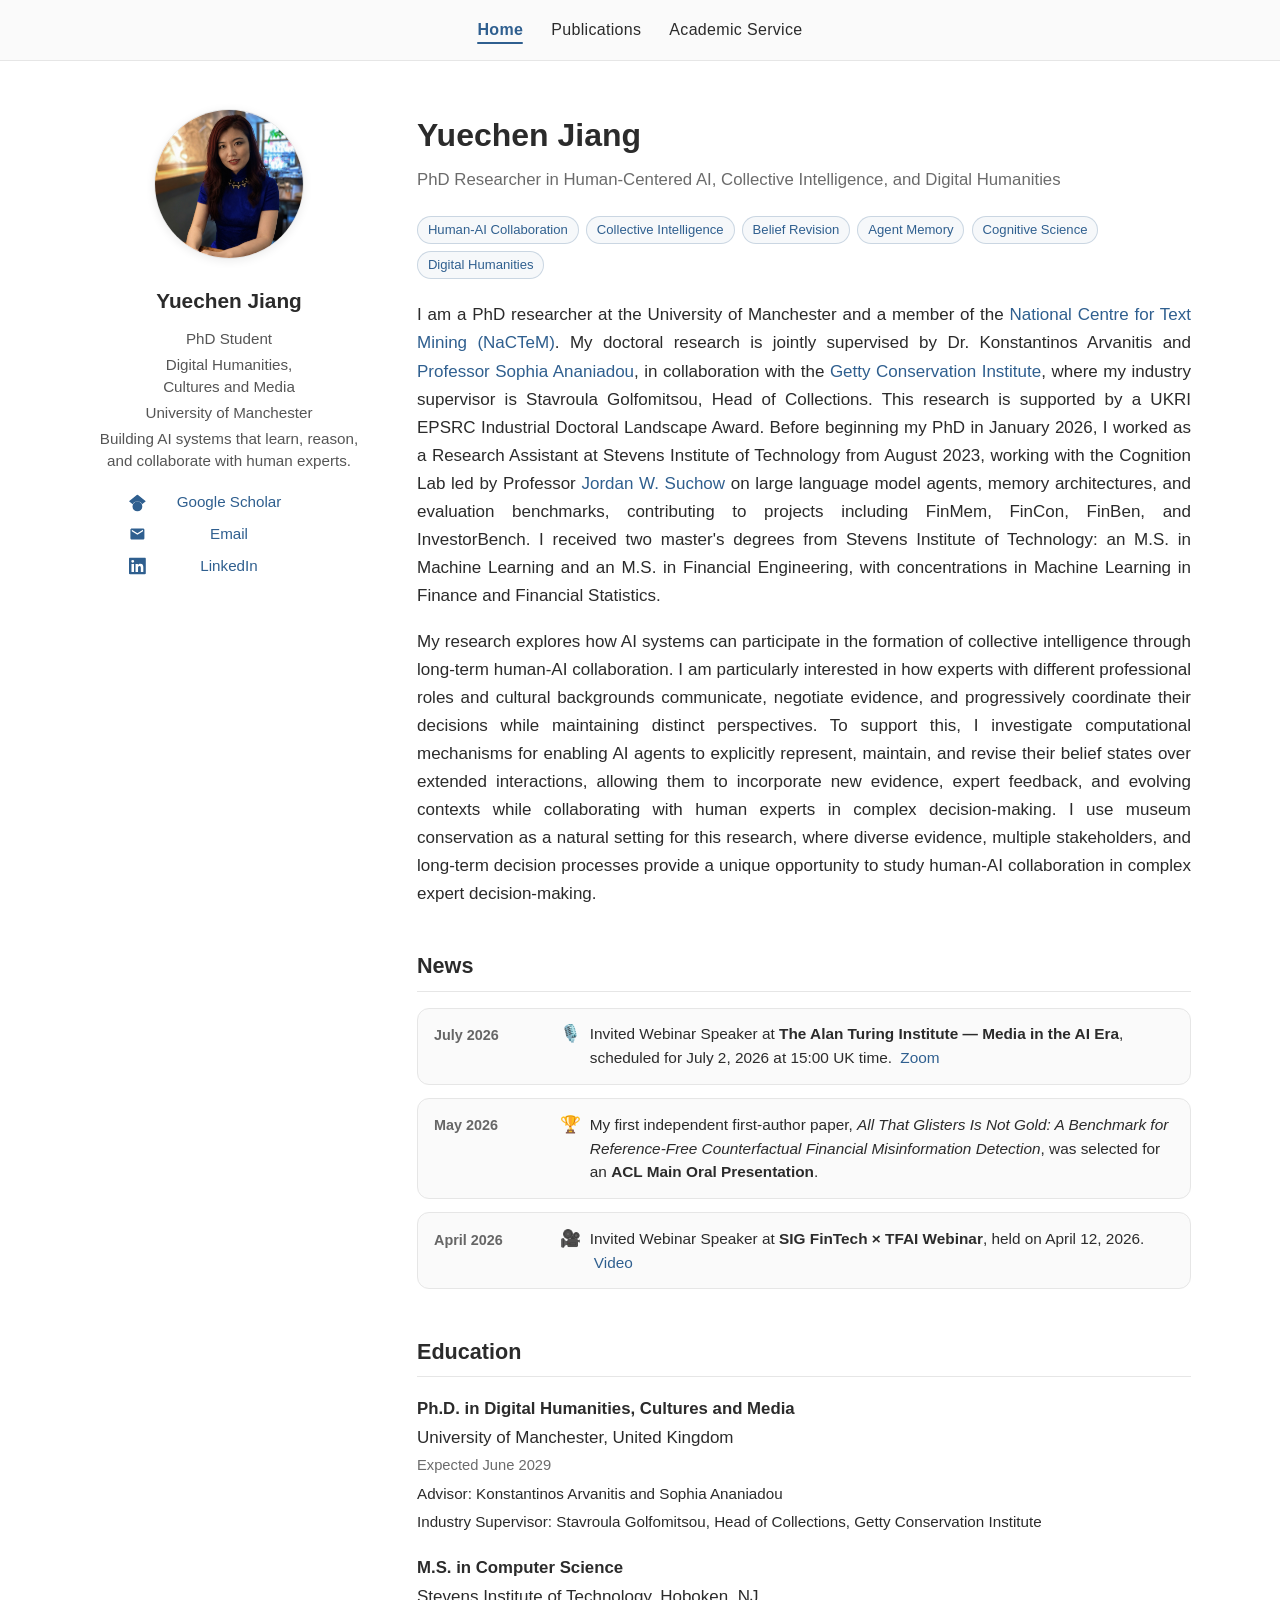
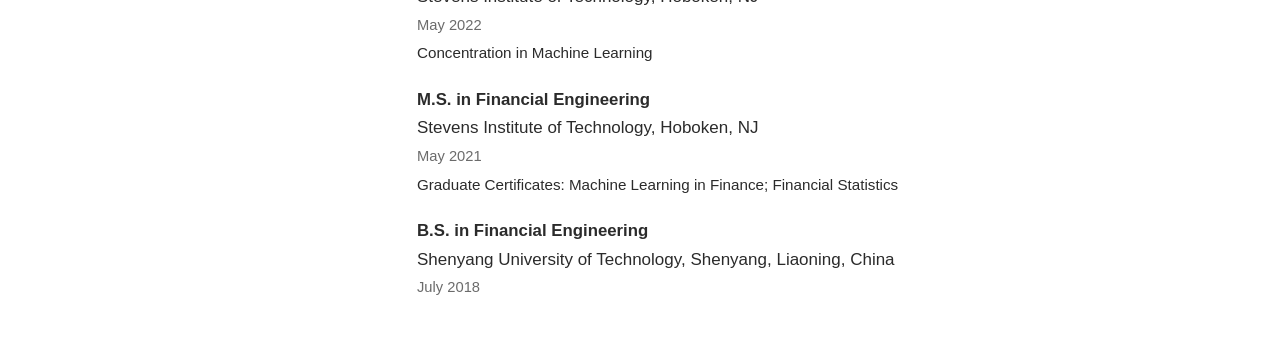
==== commit 6cc60f97: "Add research tags and timeline service page" ====
--- a/index.html
+++ b/index.html
@@ -26,6 +26,15 @@
       <section class="bio-section">
         <h1>Yuechen Jiang</h1>
         <p class="subtitle">PhD Researcher in Human-Centered AI, Collective Intelligence, and Digital Humanities</p>
+
+        <div class="research-tags" aria-label="Research interests">
+          <span class="research-tag">Human-AI Collaboration</span>
+          <span class="research-tag">Collective Intelligence</span>
+          <span class="research-tag">Belief Revision</span>
+          <span class="research-tag">Agent Memory</span>
+          <span class="research-tag">Cognitive Science</span>
+          <span class="research-tag">Digital Humanities</span>
+        </div>
 
         <p>I am a PhD researcher at the University of Manchester and a member of the <a href="https://www.nactem.ac.uk/" target="_blank" rel="noopener noreferrer">National Centre for Text Mining (NaCTeM)</a>. My doctoral research is jointly supervised by Dr. Konstantinos Arvanitis and <a href="https://en.wikipedia.org/wiki/Sophia_Ananiadou" target="_blank" rel="noopener noreferrer">Professor Sophia Ananiadou</a>, in collaboration with the <a href="https://en.wikipedia.org/wiki/Getty_Conservation_Institute" target="_blank" rel="noopener noreferrer">Getty Conservation Institute</a>, where my industry supervisor is Stavroula Golfomitsou, Head of Collections. This research is supported by a UKRI EPSRC Industrial Doctoral Landscape Award. Before beginning my PhD in January 2026, I worked as a Research Assistant at Stevens Institute of Technology from August 2023, working with the Cognition Lab led by Professor <a href="https://suchow.io/" target="_blank" rel="noopener noreferrer">Jordan W. Suchow</a> on large language model agents, memory architectures, and evaluation benchmarks, contributing to projects including FinMem, FinCon, FinBen, and InvestorBench. I received two master's degrees from Stevens Institute of Technology: an M.S. in Machine Learning and an M.S. in Financial Engineering, with concentrations in Machine Learning in Finance and Financial Statistics.</p>
 
--- a/style.css
+++ b/style.css
@@ -7,6 +7,15 @@
   --border: #e6e6e6;
   --nav-bg: #fafafa;
   --max-width: 760px;
+
+  /* Micro-interactions */
+  --link-blue: #2f5f8f;
+  --link-blue-dark: #1f4568;
+  --soft-blue-border: rgba(47, 95, 143, 0.35);
+  --soft-shadow: 0 4px 14px rgba(0, 0, 0, 0.06);
+  --soft-shadow-hover: 0 8px 22px rgba(0, 0, 0, 0.1);
+  --transition-fast: 250ms ease;
+  --transition-medium: 300ms ease;
 }
 
 * {
@@ -61,9 +70,36 @@
 }
 
 .nav-links a {
+  position: relative;
   color: var(--text);
   font-size: 1rem;
   letter-spacing: 0.02em;
+  transition: color var(--transition-medium);
+}
+
+/* Sliding underline micro-interaction (nav links only) */
+.nav-links a::after {
+  content: "";
+  position: absolute;
+  left: 0;
+  bottom: -0.35rem;
+  width: 100%;
+  height: 2px;
+  background: var(--link-blue);
+  border-radius: 999px;
+  transform: scaleX(0);
+  transform-origin: left center;
+  transition: transform var(--transition-medium);
+}
+
+.nav-links a:hover {
+  color: var(--link-blue-dark);
+  text-decoration: none;
+}
+
+.nav-links a:hover::after,
+.nav-links a.active::after {
+  transform: scaleX(1);
 }
 
 .nav-links a.active {
@@ -116,6 +152,13 @@
   border-radius: 50%;
   border: 1px solid var(--border);
   box-shadow: 0 2px 10px rgba(0, 0, 0, 0.08);
+  transition: transform var(--transition-medium), box-shadow var(--transition-medium);
+  will-change: transform;
+}
+
+.profile-photo:hover {
+  transform: scale(1.03);
+  box-shadow: var(--soft-shadow-hover);
 }
 
 .sidebar-name {
@@ -158,10 +201,11 @@
   color: #2f5f8f;
   font-size: 0.95rem;
   line-height: 1.5;
+  transition: color var(--transition-fast);
 }
 
 .sidebar-links a:hover {
-  color: #1f4568;
+  color: var(--link-blue-dark);
   text-decoration: underline;
 }
 
@@ -174,6 +218,13 @@
   align-items: center;
   justify-content: flex-start;
   color: #2f5f8f;
+  transition: transform var(--transition-fast), color var(--transition-fast);
+}
+
+/* Nudge only the icon to the right on hover (keeps text aligned) */
+.sidebar-links a:hover .link-icon {
+  transform: translateY(-50%) translateX(2px);
+  color: var(--link-blue-dark);
 }
 
 .link-icon svg {
@@ -195,6 +246,28 @@
   color: var(--muted);
   font-size: 1.05rem;
   line-height: 1.5;
+}
+
+/* Research interest tags */
+.research-tags {
+  display: flex;
+  flex-wrap: wrap;
+  gap: 0.45rem;
+  margin-top: 0.85rem;
+  margin-bottom: 1.4rem;
+}
+
+.research-tag {
+  display: inline-flex;
+  align-items: center;
+  padding: 0.28rem 0.62rem;
+  border: 1px solid rgba(47, 95, 143, 0.22);
+  border-radius: 999px;
+  background: rgba(47, 95, 143, 0.045);
+  color: #2f5f8f;
+  font-size: 0.82rem;
+  line-height: 1.3;
+  white-space: nowrap;
 }
 
 .bio-section p {
@@ -230,13 +303,18 @@
   border: 1px solid var(--border);
   border-radius: 12px;
   background: #fafafa;
-  transition: background 0.2s ease, box-shadow 0.2s ease, transform 0.2s ease;
+  transition:
+    transform var(--transition-fast),
+    box-shadow var(--transition-fast),
+    border-color var(--transition-fast),
+    background-color var(--transition-fast);
 }
 
 .news-item:hover {
-  background: #ffffff;
-  box-shadow: 0 4px 14px rgba(0, 0, 0, 0.06);
   transform: translateY(-1px);
+  border-color: var(--soft-blue-border);
+  box-shadow: var(--soft-shadow-hover);
+  background-color: #ffffff;
 }
 
 .news-date {
@@ -422,15 +500,26 @@
 }
 
 .links a {
+  display: inline-block;
   font-size: 0.85rem;
   padding: 0.15rem 0.6rem;
   border: 1px solid var(--border);
   border-radius: 4px;
   color: var(--accent);
+  transition:
+    transform var(--transition-fast),
+    box-shadow var(--transition-fast),
+    border-color var(--transition-fast),
+    background-color var(--transition-fast),
+    color var(--transition-fast);
 }
 
 .links a:hover {
-  background: var(--nav-bg);
+  transform: translateY(-1px);
+  border-color: var(--soft-blue-border);
+  box-shadow: var(--soft-shadow);
+  background-color: #ffffff;
+  color: var(--link-blue-dark);
   text-decoration: none;
 }
 
@@ -541,6 +630,162 @@
   margin-top: 0.7rem;
 }
 
+/* ---------- Academic Service: vertical timeline ---------- */
+.service-timeline-section {
+  margin-top: 2.5rem;
+  margin-bottom: 3rem;
+}
+
+.timeline {
+  position: relative;
+  max-width: 960px;
+  margin: 0 auto;
+  padding: 1rem 0 0;
+}
+
+.timeline::before {
+  content: "";
+  position: absolute;
+  top: 0;
+  bottom: 0;
+  left: 50%;
+  width: 2px;
+  transform: translateX(-50%);
+  background: linear-gradient(
+    to bottom,
+    transparent,
+    rgba(47, 95, 143, 0.25),
+    rgba(47, 95, 143, 0.25),
+    transparent
+  );
+}
+
+.timeline-year {
+  position: relative;
+  z-index: 2;
+  width: fit-content;
+  margin: 1.4rem auto 1rem;
+  padding: 0.32rem 0.85rem;
+  border: 1px solid rgba(47, 95, 143, 0.25);
+  border-radius: 999px;
+  background: #ffffff;
+  color: #2f5f8f;
+  font-weight: 700;
+  font-size: 0.95rem;
+}
+
+.timeline-item {
+  position: relative;
+  width: 50%;
+  margin-bottom: 1.25rem;
+}
+
+.timeline-left {
+  left: 0;
+  padding-right: 2rem;
+}
+
+.timeline-right {
+  left: 50%;
+  padding-left: 2rem;
+}
+
+.timeline-item::before {
+  content: "";
+  position: absolute;
+  top: 1.1rem;
+  width: 10px;
+  height: 10px;
+  border-radius: 999px;
+  background: #2f5f8f;
+  box-shadow: 0 0 0 4px rgba(47, 95, 143, 0.12);
+  z-index: 2;
+}
+
+.timeline-left::before {
+  right: -5px;
+}
+
+.timeline-right::before {
+  left: -5px;
+}
+
+.timeline-card {
+  padding: 0.95rem 1rem;
+  border: 1px solid #e5e5e5;
+  border-radius: 12px;
+  background: #ffffff;
+  box-shadow: 0 4px 14px rgba(0, 0, 0, 0.045);
+}
+
+.timeline-card h3 {
+  margin: 0 0 0.45rem;
+  font-size: 1rem;
+  color: #222;
+}
+
+.timeline-card p {
+  margin: 0.25rem 0;
+  line-height: 1.55;
+}
+
+.timeline-card ul {
+  margin: 0.35rem 0 0;
+  padding-left: 1.1rem;
+}
+
+.timeline-card li {
+  margin-bottom: 0.25rem;
+  line-height: 1.5;
+}
+
+.timeline-meta {
+  color: #666;
+  font-size: 0.9rem;
+}
+
+/* One-time reveal on scroll */
+.reveal-on-scroll {
+  opacity: 0;
+  transform: translateY(15px);
+  transition: opacity 400ms ease, transform 400ms ease;
+}
+
+.reveal-on-scroll.is-visible {
+  opacity: 1;
+  transform: translateY(0);
+}
+
+@media (max-width: 800px) {
+  .timeline::before {
+    left: 10px;
+  }
+
+  .timeline-year {
+    margin-left: 0;
+  }
+
+  .timeline-item {
+    width: 100%;
+    left: 0;
+    padding-left: 2rem;
+    padding-right: 0;
+  }
+
+  .timeline-left,
+  .timeline-right {
+    left: 0;
+    padding-left: 2rem;
+    padding-right: 0;
+  }
+
+  .timeline-left::before,
+  .timeline-right::before {
+    left: 5px;
+    right: auto;
+  }
+}
+
 /* Activity Gallery — Masonry */
 .gallery-section {
   margin-top: 3rem;
@@ -568,12 +813,13 @@
   display: block;
   border-radius: 12px;
   cursor: zoom-in;
-  transition: transform 0.25s ease, opacity 0.25s ease;
-}
-
-.masonry-item img:hover {
-  transform: scale(1.02);
-  opacity: 0.95;
+  transition: transform 300ms ease, box-shadow 300ms ease;
+  will-change: transform;
+}
+
+/* Hover-only zoom */
+.masonry-item:hover img {
+  transform: scale(1.03);
 }
 
 /* Lightbox modal */
@@ -684,3 +930,29 @@
     padding: 1rem;
   }
 }
+
+/* ---------- Accessibility: respect reduced-motion ---------- */
+@media (prefers-reduced-motion: reduce) {
+  *,
+  *::before,
+  *::after {
+    transition-duration: 0.01ms !important;
+    animation-duration: 0.01ms !important;
+    animation-iteration-count: 1 !important;
+    scroll-behavior: auto !important;
+  }
+
+  /* Keep reveal content visible without motion */
+  .reveal-on-scroll {
+    opacity: 1;
+    transform: none;
+    transition: none;
+  }
+
+  .masonry-item img,
+  .gallery-item img,
+  .timeline-card,
+  .research-tag {
+    transition: none;
+  }
+}
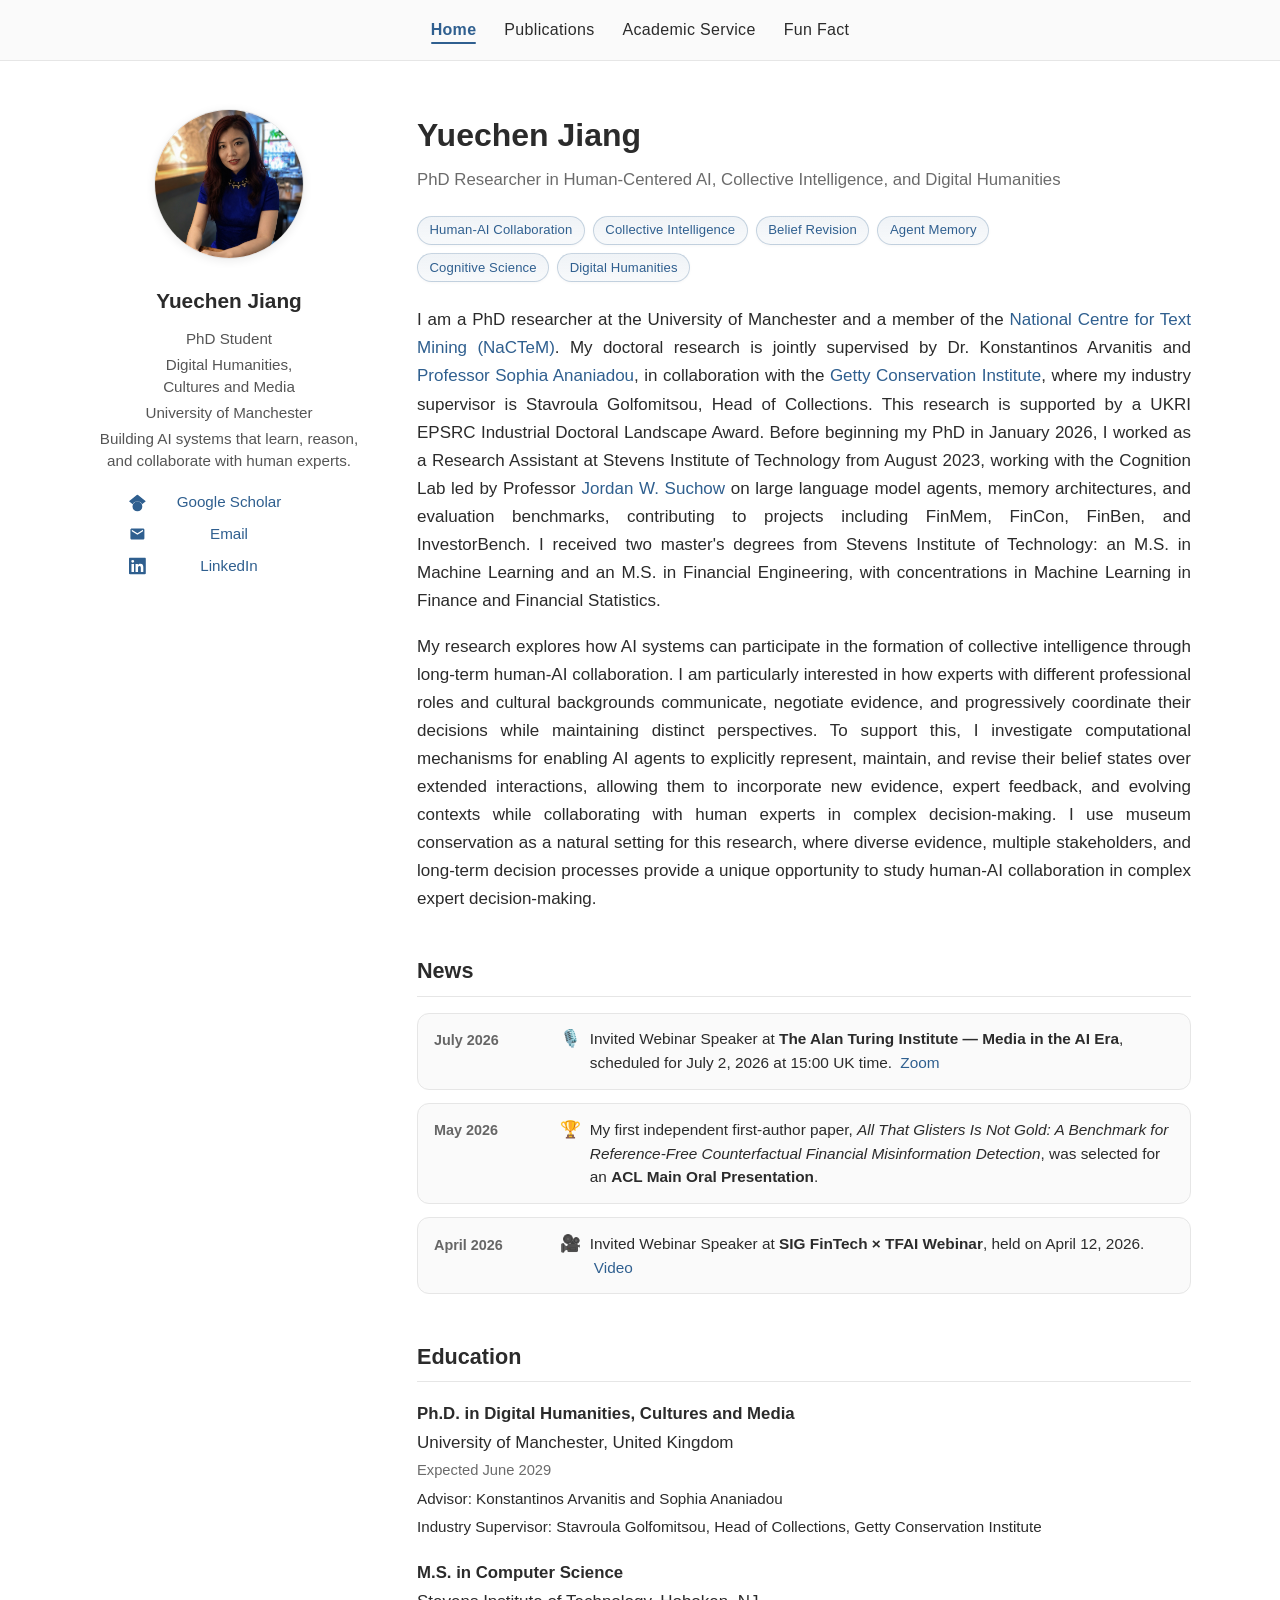
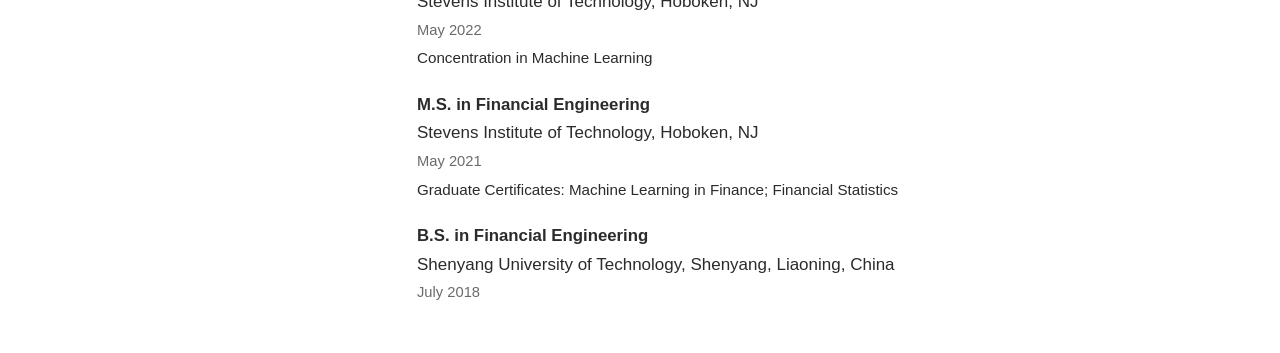
==== commit 715ca284: "Add fun fact page" ====
--- a/index.html
+++ b/index.html
@@ -17,6 +17,7 @@
         <li><a href="index.html" class="active">Home</a></li>
         <li><a href="publications.html">Publications</a></li>
         <li><a href="service.html">Academic Service</a></li>
+        <li><a href="funfact.html">Fun Fact</a></li>
       </ul>
     </nav>
   </header>
--- a/style.css
+++ b/style.css
@@ -248,26 +248,57 @@
   line-height: 1.5;
 }
 
-/* Research interest tags */
+/* Research interest tags — pill chips */
 .research-tags {
   display: flex;
   flex-wrap: wrap;
-  gap: 0.45rem;
-  margin-top: 0.85rem;
-  margin-bottom: 1.4rem;
+  gap: 0.5rem;
+  margin-top: 0.9rem;
+  margin-bottom: 1.5rem;
+  max-width: 680px;
 }
 
 .research-tag {
   display: inline-flex;
   align-items: center;
-  padding: 0.28rem 0.62rem;
-  border: 1px solid rgba(47, 95, 143, 0.22);
+  padding: 0.34rem 0.72rem;
+  border: 1px solid rgba(47, 95, 143, 0.24);
   border-radius: 999px;
-  background: rgba(47, 95, 143, 0.045);
+  background: linear-gradient(
+    180deg,
+    rgba(47, 95, 143, 0.075),
+    rgba(47, 95, 143, 0.035)
+  );
   color: #2f5f8f;
   font-size: 0.82rem;
-  line-height: 1.3;
+  font-weight: 500;
+  line-height: 1.25;
+  letter-spacing: 0.01em;
   white-space: nowrap;
+  box-shadow: 0 1px 3px rgba(0, 0, 0, 0.035);
+  transition:
+    transform 220ms ease,
+    box-shadow 220ms ease,
+    border-color 220ms ease,
+    background-color 220ms ease;
+}
+
+.research-tag:hover {
+  transform: translateY(-1px);
+  border-color: rgba(47, 95, 143, 0.42);
+  box-shadow: 0 4px 12px rgba(0, 0, 0, 0.065);
+  background: rgba(47, 95, 143, 0.075);
+}
+
+@media (max-width: 600px) {
+  .research-tags {
+    gap: 0.4rem;
+  }
+
+  .research-tag {
+    font-size: 0.78rem;
+    padding: 0.3rem 0.62rem;
+  }
 }
 
 .bio-section p {
@@ -432,6 +463,54 @@
   margin: 0;
 }
 
+/* ---------- Fun Fact ---------- */
+.funfact-section {
+  margin-top: 2.5rem;
+}
+
+.funfact-card {
+  padding: 1.4rem 1.5rem;
+  border: 1px solid var(--border);
+  border-radius: 14px;
+  background: #fafafa;
+  box-shadow: 0 4px 14px rgba(0, 0, 0, 0.045);
+  transition:
+    transform 250ms ease,
+    box-shadow 250ms ease,
+    border-color 250ms ease,
+    background-color 250ms ease;
+}
+
+.funfact-card:hover {
+  transform: translateY(-1px);
+  border-color: var(--soft-blue-border);
+  box-shadow: var(--soft-shadow);
+  background-color: #ffffff;
+}
+
+.funfact-card p {
+  margin: 0;
+  font-size: 1rem;
+  line-height: 1.75;
+  color: var(--text);
+}
+
+.funfact-card strong {
+  color: var(--accent);
+  font-weight: 600;
+}
+
+@media (max-width: 600px) {
+  .funfact-card {
+    padding: 1.15rem 1.1rem;
+  }
+
+  .funfact-card p {
+    font-size: 0.96rem;
+    line-height: 1.65;
+  }
+}
+
 /* ---------- Publications ---------- */
 .publication-section {
   margin-top: 3rem;
@@ -446,16 +525,59 @@
   margin-bottom: 1.25rem;
 }
 
+/* .publication-item handles only spacing/border (never transformed), so the
+   flex columns keep a stable width before and after scrolling. */
 .publication-item {
+  padding: 1rem 0;
+  border-bottom: 1px solid var(--border);
+}
+
+.publication-item:last-child {
+  border-bottom: none;
+}
+
+/* The inner wrapper is the flex container AND the transformed parallax element.
+   It reads --parallax-y inherited from the article. */
+.publication-motion-inner {
   display: flex;
   gap: 1.25rem;
-  padding: 1rem 0;
-  border-bottom: 1px solid var(--border);
-}
-
-.publication-item:last-child {
-  border-bottom: none;
-}
+  transform: translate3d(0, var(--parallax-y, 0px), 0);
+  will-change: transform;
+}
+
+/* .parallax-reveal handles only opacity reveal — no transform here. */
+.parallax-reveal {
+  --parallax-y: 0px;
+  opacity: 1;
+  will-change: opacity;
+}
+
+/* JS adds this only after page load to items below the initial viewport */
+.parallax-reveal.is-prepared {
+  opacity: 0;
+}
+
+/* Reveal offset lives on the inner wrapper, composed with --parallax-y */
+.parallax-reveal.is-prepared .publication-motion-inner {
+  transform: translate3d(0, calc(var(--parallax-y, 0px) + 28px), 0);
+}
+
+/* Triggered when the user scrolls the item into view */
+.parallax-reveal.is-visible {
+  opacity: 1;
+  transition: opacity 520ms cubic-bezier(0.22, 1, 0.36, 1);
+}
+
+.parallax-reveal.is-visible:not(.is-parallax) .publication-motion-inner {
+  transform: translate3d(0, var(--parallax-y, 0px), 0);
+  transition: transform 520ms cubic-bezier(0.22, 1, 0.36, 1);
+}
+
+/* After reveal is complete, JS drives --parallax-y live (no transition) */
+.parallax-reveal.is-parallax .publication-motion-inner {
+  transition: none;
+}
+
 
 .publication-meta {
   flex: 0 0 4.5rem;
@@ -631,16 +753,16 @@
 }
 
 /* ---------- Academic Service: vertical timeline ---------- */
-.service-timeline-section {
-  margin-top: 2.5rem;
-  margin-bottom: 3rem;
+.timeline-section {
+  margin-top: 2.75rem;
+  margin-bottom: 3.5rem;
 }
 
 .timeline {
   position: relative;
-  max-width: 960px;
+  max-width: 980px;
   margin: 0 auto;
-  padding: 1rem 0 0;
+  padding: 0.5rem 0 1rem;
 }
 
 .timeline::before {
@@ -653,95 +775,135 @@
   transform: translateX(-50%);
   background: linear-gradient(
     to bottom,
-    transparent,
-    rgba(47, 95, 143, 0.25),
-    rgba(47, 95, 143, 0.25),
-    transparent
+    transparent 0%,
+    rgba(47, 95, 143, 0.18) 4%,
+    rgba(47, 95, 143, 0.30) 50%,
+    rgba(47, 95, 143, 0.18) 96%,
+    transparent 100%
   );
 }
 
 .timeline-year {
   position: relative;
-  z-index: 2;
+  z-index: 3;
   width: fit-content;
-  margin: 1.4rem auto 1rem;
-  padding: 0.32rem 0.85rem;
-  border: 1px solid rgba(47, 95, 143, 0.25);
+  margin: 1.6rem auto 1.25rem;
+  padding: 0.36rem 0.95rem;
+  border: 1px solid rgba(47, 95, 143, 0.28);
   border-radius: 999px;
   background: #ffffff;
   color: #2f5f8f;
+  font-size: 0.95rem;
   font-weight: 700;
-  font-size: 0.95rem;
+  box-shadow: 0 3px 10px rgba(0, 0, 0, 0.045);
 }
 
 .timeline-item {
   position: relative;
   width: 50%;
-  margin-bottom: 1.25rem;
+  margin-bottom: 1.35rem;
 }
 
 .timeline-left {
   left: 0;
-  padding-right: 2rem;
+  padding-right: 2.2rem;
+  text-align: right;
 }
 
 .timeline-right {
   left: 50%;
-  padding-left: 2rem;
+  padding-left: 2.2rem;
+  text-align: left;
 }
 
 .timeline-item::before {
   content: "";
   position: absolute;
-  top: 1.1rem;
-  width: 10px;
-  height: 10px;
-  border-radius: 999px;
+  top: 1.25rem;
+  width: 11px;
+  height: 11px;
+  border-radius: 50%;
   background: #2f5f8f;
-  box-shadow: 0 0 0 4px rgba(47, 95, 143, 0.12);
-  z-index: 2;
+  border: 3px solid #ffffff;
+  box-shadow: 0 0 0 4px rgba(47, 95, 143, 0.13);
+  z-index: 3;
 }
 
 .timeline-left::before {
-  right: -5px;
+  right: -8px;
 }
 
 .timeline-right::before {
-  left: -5px;
+  left: -8px;
 }
 
 .timeline-card {
-  padding: 0.95rem 1rem;
-  border: 1px solid #e5e5e5;
-  border-radius: 12px;
+  position: relative;
+  padding: 1rem 1.05rem;
+  border: 1px solid #e5e8ec;
+  border-radius: 14px;
   background: #ffffff;
   box-shadow: 0 4px 14px rgba(0, 0, 0, 0.045);
+  transition:
+    transform 250ms ease,
+    box-shadow 250ms ease,
+    border-color 250ms ease;
+}
+
+.timeline-card:hover {
+  transform: translateY(-2px);
+  border-color: rgba(47, 95, 143, 0.28);
+  box-shadow: 0 8px 22px rgba(0, 0, 0, 0.08);
+}
+
+.timeline-date {
+  display: block;
+  margin-bottom: 0.35rem;
+  color: #666;
+  font-size: 0.82rem;
+  font-weight: 600;
+}
+
+.timeline-type {
+  display: inline-flex;
+  margin-bottom: 0.45rem;
+  padding: 0.18rem 0.52rem;
+  border-radius: 999px;
+  background: rgba(47, 95, 143, 0.075);
+  color: #2f5f8f;
+  font-size: 0.72rem;
+  font-weight: 700;
+  letter-spacing: 0.04em;
+  text-transform: uppercase;
 }
 
 .timeline-card h3 {
   margin: 0 0 0.45rem;
+  color: #222;
   font-size: 1rem;
-  color: #222;
+  line-height: 1.35;
 }
 
 .timeline-card p {
   margin: 0.25rem 0;
+  color: #333;
   line-height: 1.55;
 }
 
 .timeline-card ul {
-  margin: 0.35rem 0 0;
+  margin: 0.45rem 0 0;
   padding-left: 1.1rem;
+}
+
+.timeline-left .timeline-card ul {
+  direction: ltr;
+  display: inline-block;
+  text-align: left;
 }
 
 .timeline-card li {
   margin-bottom: 0.25rem;
   line-height: 1.5;
-}
-
-.timeline-meta {
-  color: #666;
-  font-size: 0.9rem;
 }
 
 /* One-time reveal on scroll */
@@ -757,32 +919,37 @@
 }
 
 @media (max-width: 800px) {
+  .timeline {
+    padding-left: 0.5rem;
+  }
+
   .timeline::before {
-    left: 10px;
+    left: 12px;
   }
 
   .timeline-year {
     margin-left: 0;
-  }
-
-  .timeline-item {
+    margin-right: auto;
+  }
+
+  .timeline-item,
+  .timeline-left,
+  .timeline-right {
     width: 100%;
     left: 0;
-    padding-left: 2rem;
+    padding-left: 2.2rem;
     padding-right: 0;
-  }
-
-  .timeline-left,
-  .timeline-right {
-    left: 0;
-    padding-left: 2rem;
-    padding-right: 0;
+    text-align: left;
   }
 
   .timeline-left::before,
   .timeline-right::before {
-    left: 5px;
+    left: 4px;
     right: auto;
+  }
+
+  .timeline-left .timeline-card ul {
+    display: block;
   }
 }
 
@@ -812,8 +979,7 @@
   height: auto;
   display: block;
   border-radius: 12px;
-  cursor: zoom-in;
-  transition: transform 300ms ease, box-shadow 300ms ease;
+  transition: transform 300ms ease;
   will-change: transform;
 }
 
@@ -909,7 +1075,7 @@
     height: 150px;
   }
 
-  .publication-item {
+  .publication-motion-inner {
     flex-direction: column;
     gap: 0.35rem;
   }
@@ -949,6 +1115,19 @@
     transition: none;
   }
 
+  .parallax-reveal,
+  .parallax-reveal.is-prepared,
+  .parallax-reveal.is-visible,
+  .parallax-reveal.is-parallax {
+    opacity: 1 !important;
+    transition: none !important;
+  }
+
+  .publication-motion-inner {
+    transform: none !important;
+    transition: none !important;
+  }
+
   .masonry-item img,
   .gallery-item img,
   .timeline-card,
